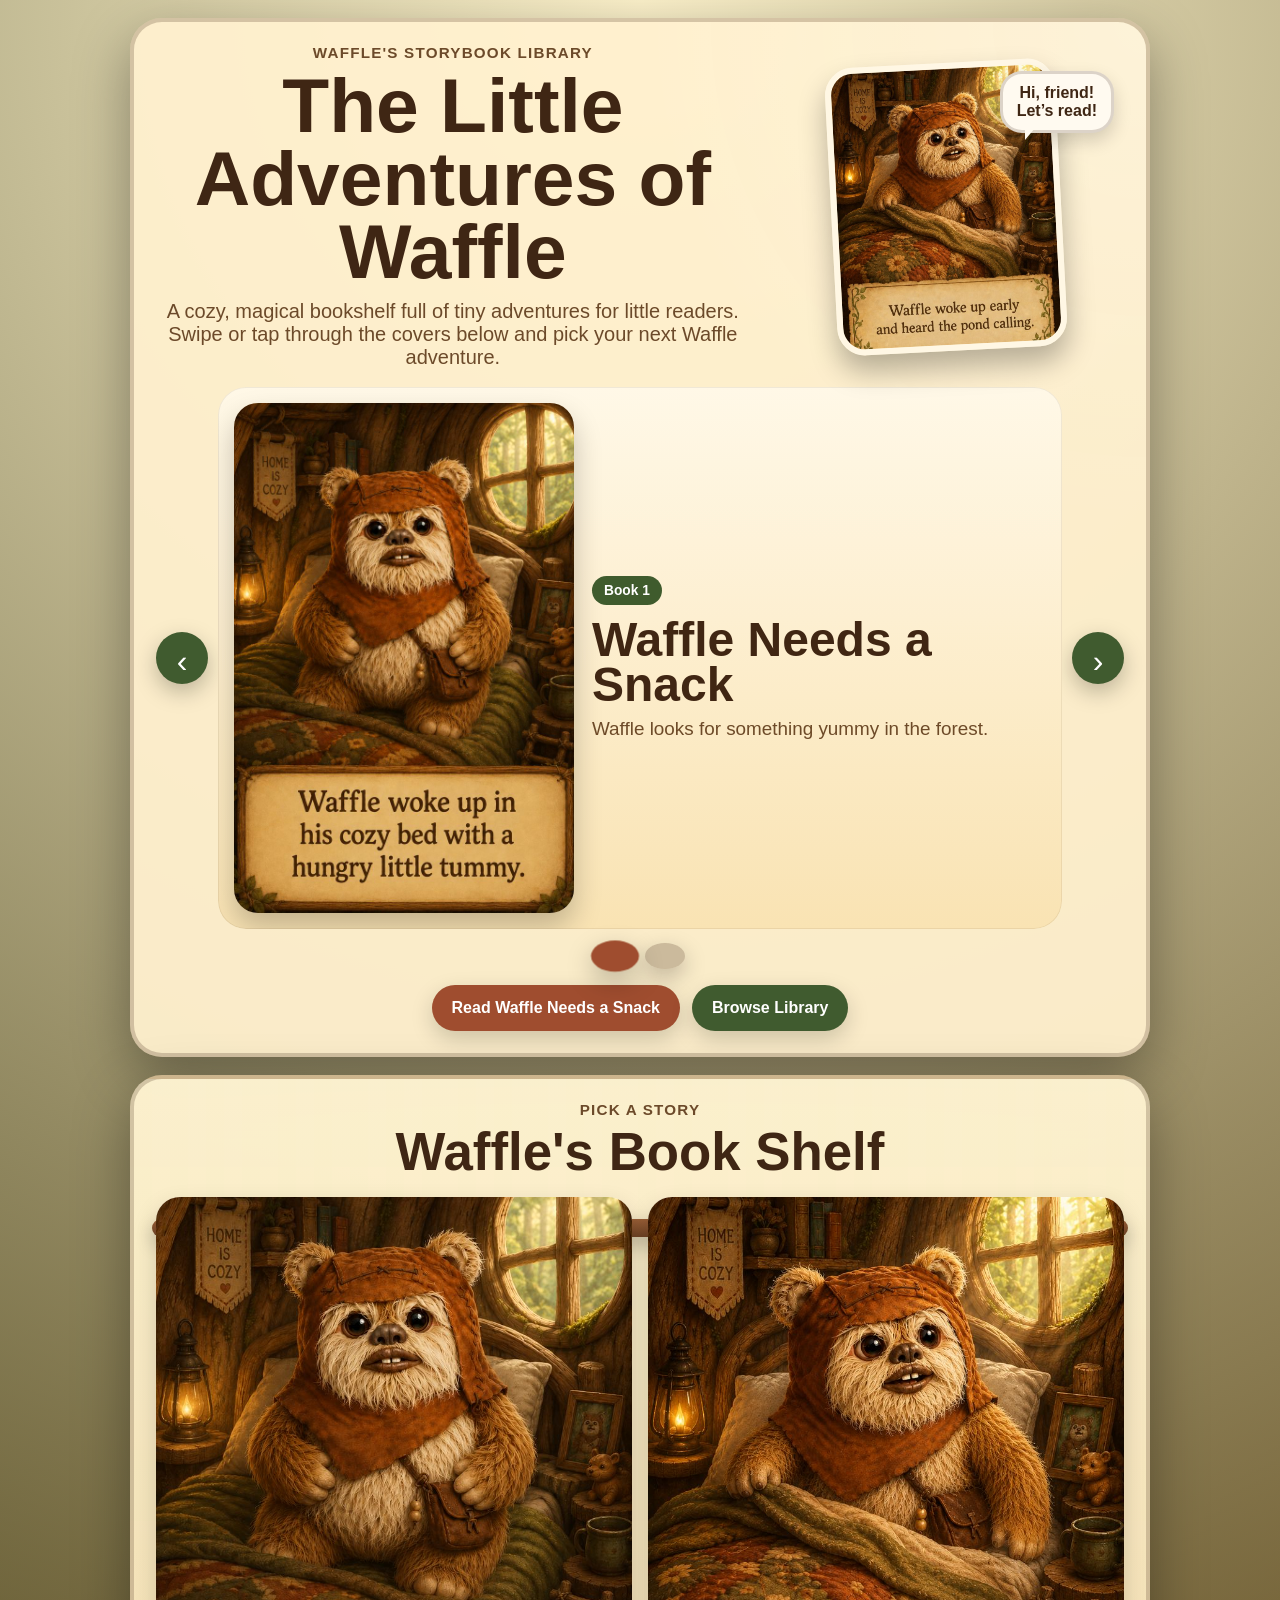
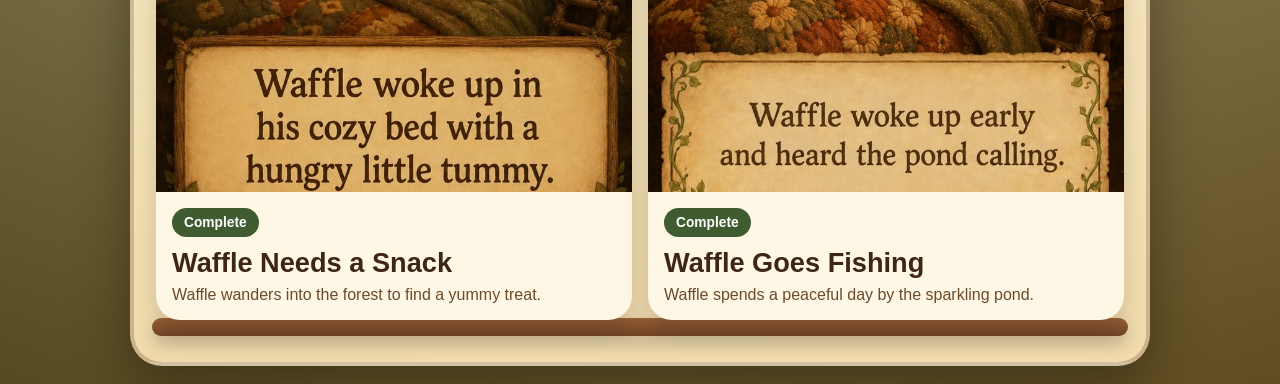
==== index.html @ ca5ec8ef "Add files via upload" ====
<!DOCTYPE html>
<html lang="en">
<head>
  <meta charset="UTF-8" />
  <meta name="viewport" content="width=device-width, initial-scale=1.0" />
  <title>The Little Adventures of Waffle</title>
  <link rel="stylesheet" href="style.css" />
</head>
<body>
  <div class="leaf-layer" aria-hidden="true">
    <span class="leaf leaf-1"></span>
    <span class="leaf leaf-2"></span>
    <span class="leaf leaf-3"></span>
    <span class="leaf leaf-4"></span>
    <span class="leaf leaf-5"></span>
    <span class="leaf leaf-6"></span>
    <span class="leaf leaf-7"></span>
    <span class="leaf leaf-8"></span>
    <span class="leaf leaf-9"></span>
    <span class="leaf leaf-10"></span>
    <span class="leaf leaf-11"></span>
    <span class="leaf leaf-12"></span>
  </div>

  <main class="library-page">
    <section class="hero-shell">
      <div class="hero-card">
        <div class="hero-top-row">
          <div class="hero-copy-wrap">
            <p class="eyebrow">Waffle's Storybook Library</p>
            <h1>The Little Adventures of Waffle</h1>
            <p class="hero-copy">A cozy, magical bookshelf full of tiny adventures for little readers. Swipe or tap through the covers below and pick your next Waffle adventure.</p>
          </div>

          <div class="mascot-card">
            <div class="mascot-glow"></div>
            <img src="books/book2/images/page-01.jpg" alt="Waffle mascot" class="mascot-img" />
            <div class="mascot-bubble">Hi, friend!<br />Let’s read!</div>
          </div>
        </div>

        <section class="carousel-wrap" aria-label="Book covers carousel">
          <button class="carousel-btn prev" id="prevCover" aria-label="Previous cover">‹</button>

          <div class="carousel-window">
            <div class="carousel-track" id="coverTrack">
              <a class="cover-slide" href="books/book1/index.html" data-title="Waffle Needs a Snack">
                <div class="cover-frame">
                  <img src="books/book1/images/page-01.jpg" alt="Cover art for Waffle Needs a Snack" />
                </div>
                <div class="cover-info">
                  <span class="cover-badge">Book 1</span>
                  <h2>Waffle Needs a Snack</h2>
                  <p>Waffle looks for something yummy in the forest.</p>
                </div>
              </a>

              <a class="cover-slide" href="books/book2/index.html" data-title="Waffle Goes Fishing">
                <div class="cover-frame">
                  <img src="books/book2/images/page-01.jpg" alt="Cover art for Waffle Goes Fishing" />
                </div>
                <div class="cover-info">
                  <span class="cover-badge">Book 2</span>
                  <h2>Waffle Goes Fishing</h2>
                  <p>Waffle visits the pond for a quiet fishing day.</p>
                </div>
              </a>
            </div>
          </div>

          <button class="carousel-btn next" id="nextCover" aria-label="Next cover">›</button>
        </section>

        <div class="carousel-dots" id="carouselDots" aria-label="Carousel navigation dots"></div>

        <div class="hero-actions">
          <a class="action-btn primary" id="readCurrent" href="books/book1/index.html">Read Featured Book</a>
          <a class="action-btn secondary" href="#bookShelf">Browse Library</a>
        </div>
      </div>
    </section>

    <section class="shelf-shell" id="bookShelf">
      <div class="shelf-card wooden-shelf-bg">
        <div class="shelf-heading">
          <p class="eyebrow">Pick a Story</p>
          <h2>Waffle's Book Shelf</h2>
        </div>

        <div class="book-grid fun-grid">
          <a class="book-card themed-card" href="books/book1/index.html">
            <img class="card-thumb" src="books/book1/images/page-01.jpg" alt="Waffle Needs a Snack thumbnail" />
            <div class="card-copy">
              <span class="book-status complete">Complete</span>
              <h3>Waffle Needs a Snack</h3>
              <p>Waffle wanders into the forest to find a yummy treat.</p>
            </div>
          </a>

          <a class="book-card themed-card" href="books/book2/index.html">
            <img class="card-thumb" src="books/book2/images/page-01.jpg" alt="Waffle Goes Fishing thumbnail" />
            <div class="card-copy">
              <span class="book-status complete">Complete</span>
              <h3>Waffle Goes Fishing</h3>
              <p>Waffle spends a peaceful day by the sparkling pond.</p>
            </div>
          </a>
        </div>
      </div>
    </section>
  </main>

  <script src="library.js"></script>
</body>
</html>
---- style.css ----
:root {
  --brown: #3f2614;
  --brown-soft: #6c4a2a;
  --cream: #fff1cf;
  --paper: #fff7e6;
  --green: #405b2f;
  --green-soft: #5c7f43;
  --red: #9f4d2f;
  --gold: #dfb669;
}
* { box-sizing: border-box; }
html, body {
  margin: 0;
  min-height: 100%;
  background:
    radial-gradient(circle at top, rgba(255,244,205,.98), rgba(83,72,30,.65)),
    linear-gradient(135deg, #2e401f, #7a5424);
  font-family: "Trebuchet MS", Arial, sans-serif;
  color: var(--brown);
  overflow-x: hidden;
}
a { color: inherit; text-decoration: none; }
img { display: block; max-width: 100%; }

/* Falling leaves */
.leaf-layer {
  position: fixed;
  inset: 0;
  pointer-events: none;
  overflow: hidden;
  z-index: 1;
}
.leaf {
  position: absolute;
  top: -10%;
  width: 24px;
  height: 16px;
  background: linear-gradient(135deg, #f7d38f, #c96c2f);
  border-radius: 70% 0 70% 0;
  box-shadow: inset -2px -2px 0 rgba(90,40,10,.18);
  opacity: .85;
  animation: leaf-fall linear infinite, leaf-spin ease-in-out infinite;
}
.leaf::after {
  content: '';
  position: absolute;
  left: 10px;
  top: 2px;
  width: 2px;
  height: 12px;
  background: rgba(90,40,10,.38);
  transform: rotate(28deg);
}
.leaf-1 { left: 4%; animation-duration: 12s, 3.5s; animation-delay: 0s, 0s; }
.leaf-2 { left: 11%; width: 18px; height: 12px; animation-duration: 15s, 4.3s; animation-delay: 2s, 1s; }
.leaf-3 { left: 19%; background: linear-gradient(135deg, #f1be67, #b75f25); animation-duration: 13s, 3.8s; animation-delay: 4s, .5s; }
.leaf-4 { left: 28%; width: 20px; height: 14px; animation-duration: 16s, 4.7s; animation-delay: 1s, .8s; }
.leaf-5 { left: 36%; background: linear-gradient(135deg, #dd9a4e, #9c4f24); animation-duration: 11s, 3.2s; animation-delay: 5s, .3s; }
.leaf-6 { left: 45%; width: 26px; height: 18px; animation-duration: 17s, 5s; animation-delay: 3s, 1s; }
.leaf-7 { left: 57%; animation-duration: 12.5s, 3.6s; animation-delay: 6s, .4s; }
.leaf-8 { left: 65%; width: 18px; height: 12px; animation-duration: 15.5s, 4s; animation-delay: 2.5s, .7s; }
.leaf-9 { left: 73%; background: linear-gradient(135deg, #f7d38f, #ad5927); animation-duration: 14s, 4.1s; animation-delay: .5s, .2s; }
.leaf-10 { left: 82%; width: 22px; height: 15px; animation-duration: 16.5s, 5.2s; animation-delay: 7s, 1.2s; }
.leaf-11 { left: 90%; animation-duration: 12s, 3.4s; animation-delay: 1.6s, .6s; }
.leaf-12 { left: 96%; width: 17px; height: 11px; animation-duration: 18s, 5.1s; animation-delay: 8s, .4s; }
@keyframes leaf-fall {
  0% { transform: translate3d(0, -10vh, 0) rotate(0deg); }
  25% { transform: translate3d(18px, 25vh, 0) rotate(80deg); }
  50% { transform: translate3d(-24px, 52vh, 0) rotate(160deg); }
  75% { transform: translate3d(20px, 76vh, 0) rotate(260deg); }
  100% { transform: translate3d(-14px, 115vh, 0) rotate(360deg); }
}
@keyframes leaf-spin {
  0%, 100% { margin-left: 0; }
  50% { margin-left: 22px; }
}

/* Homepage */
.library-page {
  position: relative;
  z-index: 2;
  min-height: 100vh;
  padding: 18px;
}
.hero-shell, .shelf-shell {
  display: flex;
  justify-content: center;
}
.hero-card, .shelf-card {
  width: min(96vw, 1020px);
  background: rgba(255, 241, 207, .94);
  border: 4px solid rgba(63,38,20,.22);
  box-shadow: 0 20px 55px rgba(0,0,0,.35);
  border-radius: 32px;
  padding: 22px;
}
.hero-card { margin-bottom: 18px; position: relative; overflow: hidden; }
.hero-card::before {
  content: '';
  position: absolute;
  inset: 0;
  background: radial-gradient(circle at top right, rgba(255,255,255,.24), transparent 35%);
  pointer-events: none;
}
.eyebrow {
  margin: 0 0 8px;
  text-align: center;
  color: var(--brown-soft);
  font-size: .95rem;
  font-weight: 800;
  letter-spacing: .08em;
  text-transform: uppercase;
}
.hero-card h1 {
  margin: 0;
  text-align: center;
  font-size: clamp(2.4rem, 9vw, 4.8rem);
  line-height: .95;
}
.hero-copy {
  max-width: 620px;
  margin: 12px auto 0;
  text-align: center;
  font-size: clamp(1rem, 3.8vw, 1.25rem);
  color: var(--brown-soft);
}
.hero-top-row {
  display: grid;
  grid-template-columns: 1.25fr .75fr;
  gap: 18px;
  align-items: center;
  margin-bottom: 18px;
}
.hero-copy-wrap { position: relative; z-index: 2; }
.mascot-card {
  position: relative;
  min-height: 260px;
  display: flex;
  align-items: flex-end;
  justify-content: center;
}
.mascot-glow {
  position: absolute;
  width: 230px;
  height: 230px;
  border-radius: 50%;
  background: radial-gradient(circle, rgba(255,232,177,.9), rgba(255,232,177,.1) 60%, transparent 75%);
  filter: blur(4px);
  bottom: 8px;
}
.mascot-img {
  position: relative;
  z-index: 2;
  width: min(100%, 230px);
  aspect-ratio: 4 / 5;
  object-fit: cover;
  border-radius: 28px;
  border: 6px solid rgba(255,248,232,.85);
  box-shadow: 0 16px 28px rgba(0,0,0,.28);
  transform: rotate(-3deg);
  animation: mascot-bob 3.4s ease-in-out infinite;
}
.mascot-bubble {
  position: absolute;
  top: 8px;
  right: 10px;
  z-index: 3;
  background: #fffaf0;
  border: 3px solid rgba(63,38,20,.18);
  color: var(--brown);
  border-radius: 22px;
  padding: 10px 14px;
  font-weight: 800;
  text-align: center;
  box-shadow: 0 8px 18px rgba(0,0,0,.16);
  animation: bubble-pop 2.8s ease-in-out infinite;
}
.mascot-bubble::after {
  content: '';
  position: absolute;
  bottom: -10px;
  left: 22px;
  border-width: 12px 10px 0 0;
  border-style: solid;
  border-color: #fffaf0 transparent transparent transparent;
}
@keyframes mascot-bob {
  0%, 100% { transform: rotate(-3deg) translateY(0); }
  50% { transform: rotate(-1deg) translateY(-8px); }
}
@keyframes bubble-pop {
  0%, 100% { transform: scale(1); }
  50% { transform: scale(1.05); }
}

.carousel-wrap {
  display: grid;
  grid-template-columns: 52px 1fr 52px;
  gap: 10px;
  align-items: center;
}
.carousel-window {
  overflow: hidden;
  border-radius: 28px;
}
.carousel-track {
  display: flex;
  transition: transform .65s cubic-bezier(.22,.61,.36,1);
}
.cover-slide {
  min-width: 100%;
  display: grid;
  grid-template-columns: minmax(0, 340px) minmax(0, 1fr);
  gap: 18px;
  align-items: center;
  background: linear-gradient(180deg, #fff8e8 0%, #f8e3b5 100%);
  border-radius: 28px;
  padding: 16px;
  box-shadow: inset 0 0 0 1px rgba(63,38,20,.08);
  opacity: .78;
  transform: scale(.96);
  transition: transform .65s ease, opacity .65s ease, filter .65s ease;
  filter: saturate(.92);
}
.cover-slide.active {
  opacity: 1;
  transform: scale(1);
  filter: saturate(1.05);
}
.cover-frame {
  border-radius: 24px;
  overflow: hidden;
  box-shadow: 0 14px 28px rgba(0,0,0,.22);
  background: #f0dec0;
}
.cover-frame img {
  width: 100%;
  aspect-ratio: 2 / 3;
  object-fit: cover;
  transition: transform 6s ease;
}
.cover-slide.active .cover-frame img {
  transform: scale(1.06);
}
.cover-info h2 {
  margin: 0 0 10px;
  font-size: clamp(1.8rem, 5vw, 3rem);
  line-height: .95;
}
.cover-info p {
  margin: 0;
  font-size: clamp(1rem, 3.4vw, 1.18rem);
  color: var(--brown-soft);
}
.cover-badge, .book-status {
  display: inline-block;
  border-radius: 999px;
  padding: 7px 12px;
  color: #fff;
  font-weight: 800;
  font-size: .86rem;
  margin-bottom: 12px;
}
.cover-badge, .book-status.complete { background: var(--green); }

.carousel-btn {
  border: 0;
  border-radius: 999px;
  width: 52px;
  height: 52px;
  font: inherit;
  font-size: 2rem;
  line-height: 1;
  color: #fff;
  background: var(--green);
  box-shadow: 0 8px 22px rgba(0,0,0,.25);
  cursor: pointer;
  transition: transform .2s ease, background .2s ease;
}
.carousel-btn:hover { transform: scale(1.06); background: var(--green-soft); }
.carousel-dots {
  display: flex;
  justify-content: center;
  gap: 10px;
  margin: 14px 0 16px;
}
.carousel-dot {
  width: 12px;
  height: 12px;
  border-radius: 50%;
  border: 0;
  background: rgba(63,38,20,.25);
  cursor: pointer;
  transition: transform .2s ease, background .2s ease;
}
.carousel-dot.active { background: var(--red); transform: scale(1.2); }
.hero-actions {
  display: flex;
  flex-wrap: wrap;
  justify-content: center;
  gap: 12px;
}
.action-btn {
  border-radius: 999px;
  padding: 14px 20px;
  font-weight: 800;
  box-shadow: 0 8px 22px rgba(0,0,0,.18);
  transition: transform .18s ease, filter .18s ease;
}
.action-btn:hover { transform: translateY(-1px); filter: brightness(1.05); }
.action-btn.primary { background: var(--red); color: #fff; }
.action-btn.secondary { background: var(--green); color: #fff; }

.wooden-shelf-bg {
  position: relative;
  overflow: hidden;
  background:
    linear-gradient(180deg, rgba(255,244,210,.96), rgba(250,228,181,.94)),
    repeating-linear-gradient(90deg, rgba(124,77,43,.22) 0 18px, rgba(160,102,60,.22) 18px 36px);
}
.wooden-shelf-bg::before,
.wooden-shelf-bg::after {
  content: '';
  position: absolute;
  left: 18px;
  right: 18px;
  height: 18px;
  border-radius: 14px;
  background: linear-gradient(180deg, #9b6037, #6f4325);
  box-shadow: 0 8px 18px rgba(0,0,0,.22);
}
.wooden-shelf-bg::before { top: 140px; }
.wooden-shelf-bg::after { bottom: 26px; }
.shelf-heading { position: relative; z-index: 2; }
.shelf-heading h2 {
  margin: 0 0 18px;
  text-align: center;
  font-size: clamp(2rem, 6vw, 3.3rem);
  line-height: 1;
}
.book-grid {
  position: relative;
  z-index: 2;
  display: grid;
  grid-template-columns: repeat(auto-fit, minmax(240px, 1fr));
  gap: 16px;
  padding-bottom: 20px;
}
.themed-card {
  display: flex;
  flex-direction: column;
  background: var(--paper);
  border-radius: 24px;
  overflow: hidden;
  box-shadow: 0 10px 24px rgba(0,0,0,.16);
  transition: transform .22s ease, box-shadow .22s ease;
}
.themed-card:hover {
  transform: translateY(-5px) rotate(-1deg);
  box-shadow: 0 16px 28px rgba(0,0,0,.2);
}
.card-thumb {
  width: 100%;
  aspect-ratio: 4 / 5;
  object-fit: cover;
}
.card-copy { padding: 16px; }
.card-copy h3 {
  margin: 0 0 10px;
  font-size: 1.7rem;
  line-height: 1;
}
.card-copy p { margin: 0; color: var(--brown-soft); }

/* Reader pages */
.app { width: 100%; min-height: 100vh; }
.screen { min-height: 100vh; padding: 14px; display: flex; flex-direction: column; }
button, .top-btn {
  border: 0; border-radius: 999px; padding: 13px 20px; font: inherit; font-weight: 800;
  background: var(--green); color: white; box-shadow: 0 8px 22px rgba(0,0,0,.25); cursor: pointer;
}
button:disabled { opacity: .45; }
.topbar { width: min(100%, 720px); margin: 0 auto 10px; display: flex; justify-content: flex-start; align-items: center; }
.topbar .top-btn { padding: 9px 14px; }
.book-frame { width: min(100%, 720px); margin: 0 auto; flex: 1; display: flex; align-items: center; justify-content: center; }
.book-frame img { width: auto; max-width: 100%; max-height: calc(100vh - 118px); display: block; border-radius: 18px; box-shadow: 0 16px 46px rgba(0,0,0,.45); background: var(--cream); }
.controls { width: min(100%, 720px); margin: 10px auto 0; display: flex; gap: 12px; }
.controls button { flex: 1; font-size: 1.1rem; padding: 14px 10px; }
#nextBtn { background: var(--red); }

@media (max-width: 860px) {
  .hero-top-row {
    grid-template-columns: 1fr;
  }
  .mascot-card {
    min-height: 220px;
  }
}

@media (max-width: 760px) {
  .library-page { padding: 12px; }
  .hero-card, .shelf-card { padding: 16px; }
  .carousel-wrap {
    grid-template-columns: 1fr;
    gap: 12px;
  }
  .carousel-btn {
    display: none;
  }
  .cover-slide {
    grid-template-columns: 1fr;
    padding: 14px;
  }
  .cover-frame {
    max-width: 360px;
    margin: 0 auto;
  }
  .cover-info { text-align: center; }
  .wooden-shelf-bg::before { top: 122px; }
  .wooden-shelf-bg::after { bottom: 20px; }
}

@media (orientation: landscape) and (max-height: 600px) {
  .screen { padding: 8px; }
  .book-frame img { max-height: calc(100vh - 92px); }
  .controls button { padding: 9px; }
}
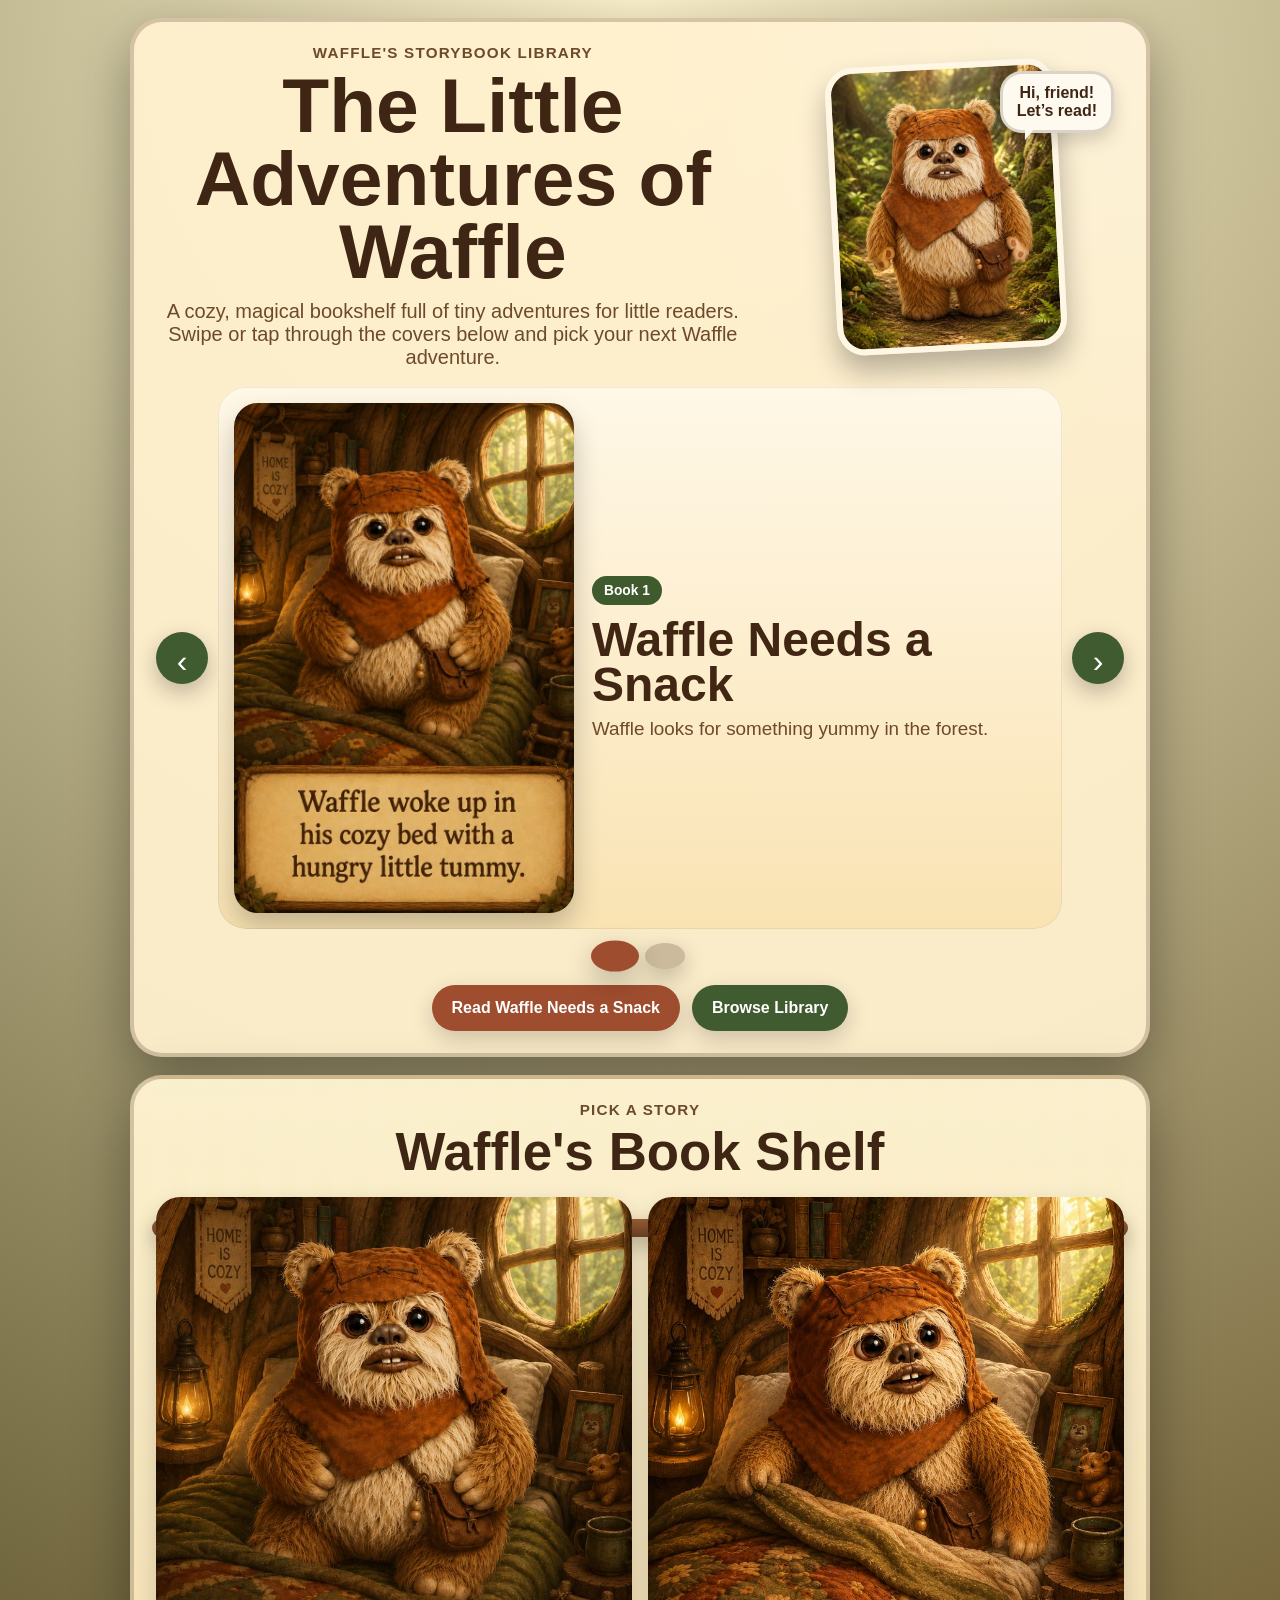
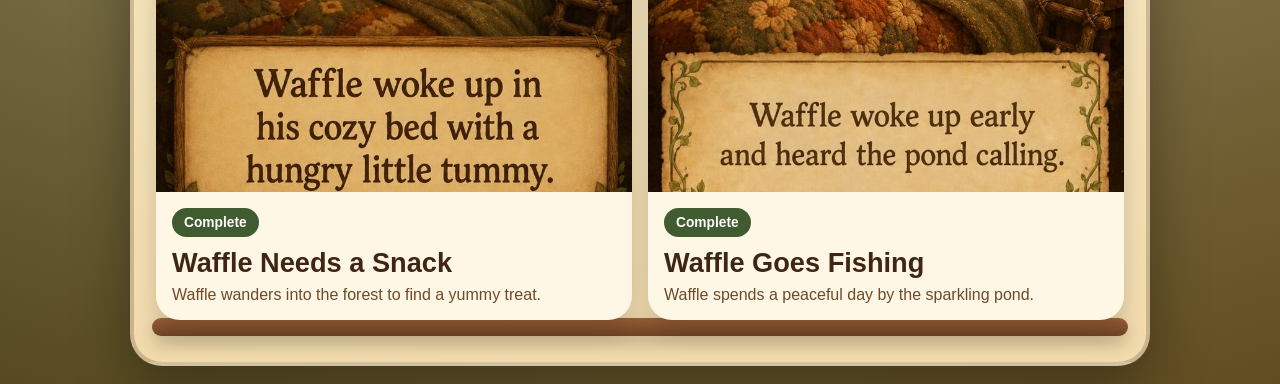
==== commit 2ba016ac: "Add files via upload" ====
--- a/index.html
+++ b/index.html
@@ -7,21 +7,6 @@
   <link rel="stylesheet" href="style.css" />
 </head>
 <body>
-  <div class="leaf-layer" aria-hidden="true">
-    <span class="leaf leaf-1"></span>
-    <span class="leaf leaf-2"></span>
-    <span class="leaf leaf-3"></span>
-    <span class="leaf leaf-4"></span>
-    <span class="leaf leaf-5"></span>
-    <span class="leaf leaf-6"></span>
-    <span class="leaf leaf-7"></span>
-    <span class="leaf leaf-8"></span>
-    <span class="leaf leaf-9"></span>
-    <span class="leaf leaf-10"></span>
-    <span class="leaf leaf-11"></span>
-    <span class="leaf leaf-12"></span>
-  </div>
-
   <main class="library-page">
     <section class="hero-shell">
       <div class="hero-card">
@@ -34,7 +19,7 @@
 
           <div class="mascot-card">
             <div class="mascot-glow"></div>
-            <img src="books/book2/images/page-01.jpg" alt="Waffle mascot" class="mascot-img" />
+            <img src="assets/waffle-mascot.jpg" alt="Waffle mascot" class="mascot-img" />
             <div class="mascot-bubble">Hi, friend!<br />Let’s read!</div>
           </div>
         </div>
--- a/style.css
+++ b/style.css
@@ -22,59 +22,6 @@
 }
 a { color: inherit; text-decoration: none; }
 img { display: block; max-width: 100%; }
-
-/* Falling leaves */
-.leaf-layer {
-  position: fixed;
-  inset: 0;
-  pointer-events: none;
-  overflow: hidden;
-  z-index: 1;
-}
-.leaf {
-  position: absolute;
-  top: -10%;
-  width: 24px;
-  height: 16px;
-  background: linear-gradient(135deg, #f7d38f, #c96c2f);
-  border-radius: 70% 0 70% 0;
-  box-shadow: inset -2px -2px 0 rgba(90,40,10,.18);
-  opacity: .85;
-  animation: leaf-fall linear infinite, leaf-spin ease-in-out infinite;
-}
-.leaf::after {
-  content: '';
-  position: absolute;
-  left: 10px;
-  top: 2px;
-  width: 2px;
-  height: 12px;
-  background: rgba(90,40,10,.38);
-  transform: rotate(28deg);
-}
-.leaf-1 { left: 4%; animation-duration: 12s, 3.5s; animation-delay: 0s, 0s; }
-.leaf-2 { left: 11%; width: 18px; height: 12px; animation-duration: 15s, 4.3s; animation-delay: 2s, 1s; }
-.leaf-3 { left: 19%; background: linear-gradient(135deg, #f1be67, #b75f25); animation-duration: 13s, 3.8s; animation-delay: 4s, .5s; }
-.leaf-4 { left: 28%; width: 20px; height: 14px; animation-duration: 16s, 4.7s; animation-delay: 1s, .8s; }
-.leaf-5 { left: 36%; background: linear-gradient(135deg, #dd9a4e, #9c4f24); animation-duration: 11s, 3.2s; animation-delay: 5s, .3s; }
-.leaf-6 { left: 45%; width: 26px; height: 18px; animation-duration: 17s, 5s; animation-delay: 3s, 1s; }
-.leaf-7 { left: 57%; animation-duration: 12.5s, 3.6s; animation-delay: 6s, .4s; }
-.leaf-8 { left: 65%; width: 18px; height: 12px; animation-duration: 15.5s, 4s; animation-delay: 2.5s, .7s; }
-.leaf-9 { left: 73%; background: linear-gradient(135deg, #f7d38f, #ad5927); animation-duration: 14s, 4.1s; animation-delay: .5s, .2s; }
-.leaf-10 { left: 82%; width: 22px; height: 15px; animation-duration: 16.5s, 5.2s; animation-delay: 7s, 1.2s; }
-.leaf-11 { left: 90%; animation-duration: 12s, 3.4s; animation-delay: 1.6s, .6s; }
-.leaf-12 { left: 96%; width: 17px; height: 11px; animation-duration: 18s, 5.1s; animation-delay: 8s, .4s; }
-@keyframes leaf-fall {
-  0% { transform: translate3d(0, -10vh, 0) rotate(0deg); }
-  25% { transform: translate3d(18px, 25vh, 0) rotate(80deg); }
-  50% { transform: translate3d(-24px, 52vh, 0) rotate(160deg); }
-  75% { transform: translate3d(20px, 76vh, 0) rotate(260deg); }
-  100% { transform: translate3d(-14px, 115vh, 0) rotate(360deg); }
-}
-@keyframes leaf-spin {
-  0%, 100% { margin-left: 0; }
-  50% { margin-left: 22px; }
-}
 
 /* Homepage */
 .library-page {
@@ -390,32 +337,17 @@
 #nextBtn { background: var(--red); }
 
 @media (max-width: 860px) {
-  .hero-top-row {
-    grid-template-columns: 1fr;
-  }
-  .mascot-card {
-    min-height: 220px;
-  }
+  .hero-top-row { grid-template-columns: 1fr; }
+  .mascot-card { min-height: 220px; }
 }
 
 @media (max-width: 760px) {
   .library-page { padding: 12px; }
   .hero-card, .shelf-card { padding: 16px; }
-  .carousel-wrap {
-    grid-template-columns: 1fr;
-    gap: 12px;
-  }
-  .carousel-btn {
-    display: none;
-  }
-  .cover-slide {
-    grid-template-columns: 1fr;
-    padding: 14px;
-  }
-  .cover-frame {
-    max-width: 360px;
-    margin: 0 auto;
-  }
+  .carousel-wrap { grid-template-columns: 1fr; gap: 12px; }
+  .carousel-btn { display: none; }
+  .cover-slide { grid-template-columns: 1fr; padding: 14px; }
+  .cover-frame { max-width: 360px; margin: 0 auto; }
   .cover-info { text-align: center; }
   .wooden-shelf-bg::before { top: 122px; }
   .wooden-shelf-bg::after { bottom: 20px; }
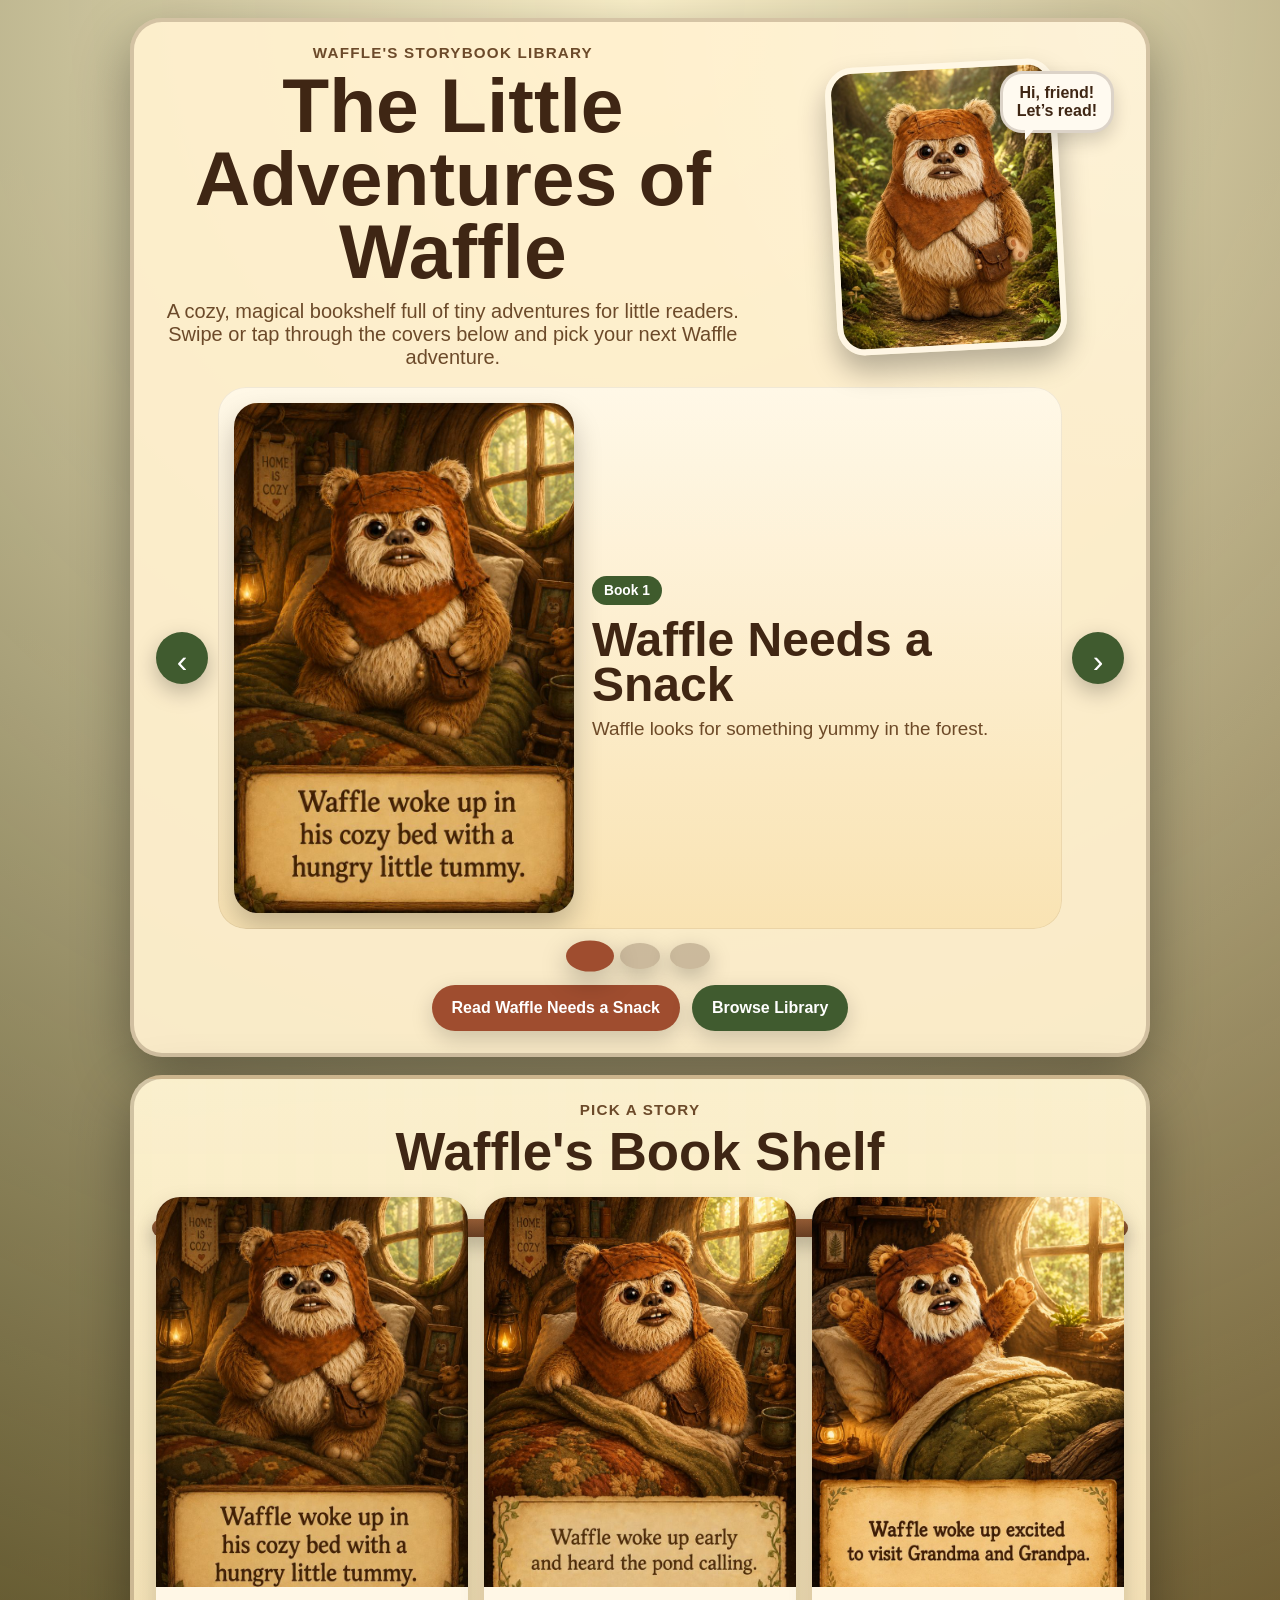
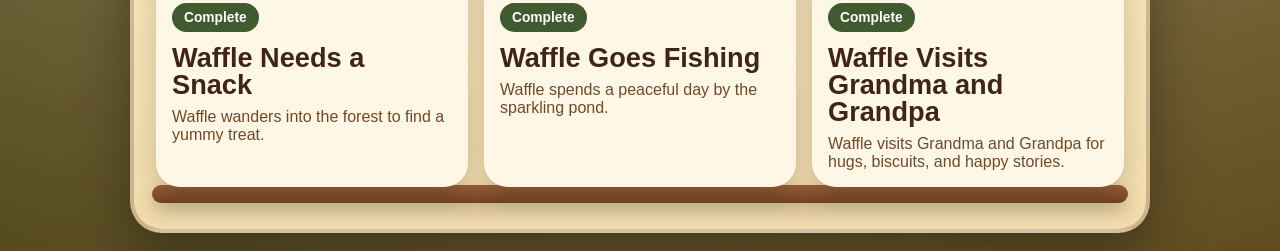
==== commit 67b0c107: "Add files via upload" ====
--- a/index.html
+++ b/index.html
@@ -26,13 +26,10 @@
 
         <section class="carousel-wrap" aria-label="Book covers carousel">
           <button class="carousel-btn prev" id="prevCover" aria-label="Previous cover">‹</button>
-
           <div class="carousel-window">
             <div class="carousel-track" id="coverTrack">
               <a class="cover-slide" href="books/book1/index.html" data-title="Waffle Needs a Snack">
-                <div class="cover-frame">
-                  <img src="books/book1/images/page-01.jpg" alt="Cover art for Waffle Needs a Snack" />
-                </div>
+                <div class="cover-frame"><img src="books/book1/images/page-01.jpg" alt="Cover art for Waffle Needs a Snack" /></div>
                 <div class="cover-info">
                   <span class="cover-badge">Book 1</span>
                   <h2>Waffle Needs a Snack</h2>
@@ -41,18 +38,24 @@
               </a>
 
               <a class="cover-slide" href="books/book2/index.html" data-title="Waffle Goes Fishing">
-                <div class="cover-frame">
-                  <img src="books/book2/images/page-01.jpg" alt="Cover art for Waffle Goes Fishing" />
-                </div>
+                <div class="cover-frame"><img src="books/book2/images/page-01.jpg" alt="Cover art for Waffle Goes Fishing" /></div>
                 <div class="cover-info">
                   <span class="cover-badge">Book 2</span>
                   <h2>Waffle Goes Fishing</h2>
                   <p>Waffle visits the pond for a quiet fishing day.</p>
                 </div>
               </a>
+
+              <a class="cover-slide" href="books/book3/index.html" data-title="Waffle Visits Grandma and Grandpa">
+                <div class="cover-frame"><img src="books/book3/images/page-01.jpg" alt="Cover art for Waffle Visits Grandma and Grandpa" /></div>
+                <div class="cover-info">
+                  <span class="cover-badge">Book 3</span>
+                  <h2>Waffle Visits Grandma and Grandpa</h2>
+                  <p>Waffle takes a warm and happy trip to see Grandma and Grandpa.</p>
+                </div>
+              </a>
             </div>
           </div>
-
           <button class="carousel-btn next" id="nextCover" aria-label="Next cover">›</button>
         </section>
 
@@ -90,6 +93,15 @@
               <p>Waffle spends a peaceful day by the sparkling pond.</p>
             </div>
           </a>
+
+          <a class="book-card themed-card" href="books/book3/index.html">
+            <img class="card-thumb" src="books/book3/images/page-01.jpg" alt="Waffle Visits Grandma and Grandpa thumbnail" />
+            <div class="card-copy">
+              <span class="book-status complete">Complete</span>
+              <h3>Waffle Visits Grandma and Grandpa</h3>
+              <p>Waffle visits Grandma and Grandpa for hugs, biscuits, and happy stories.</p>
+            </div>
+          </a>
         </div>
       </div>
     </section>
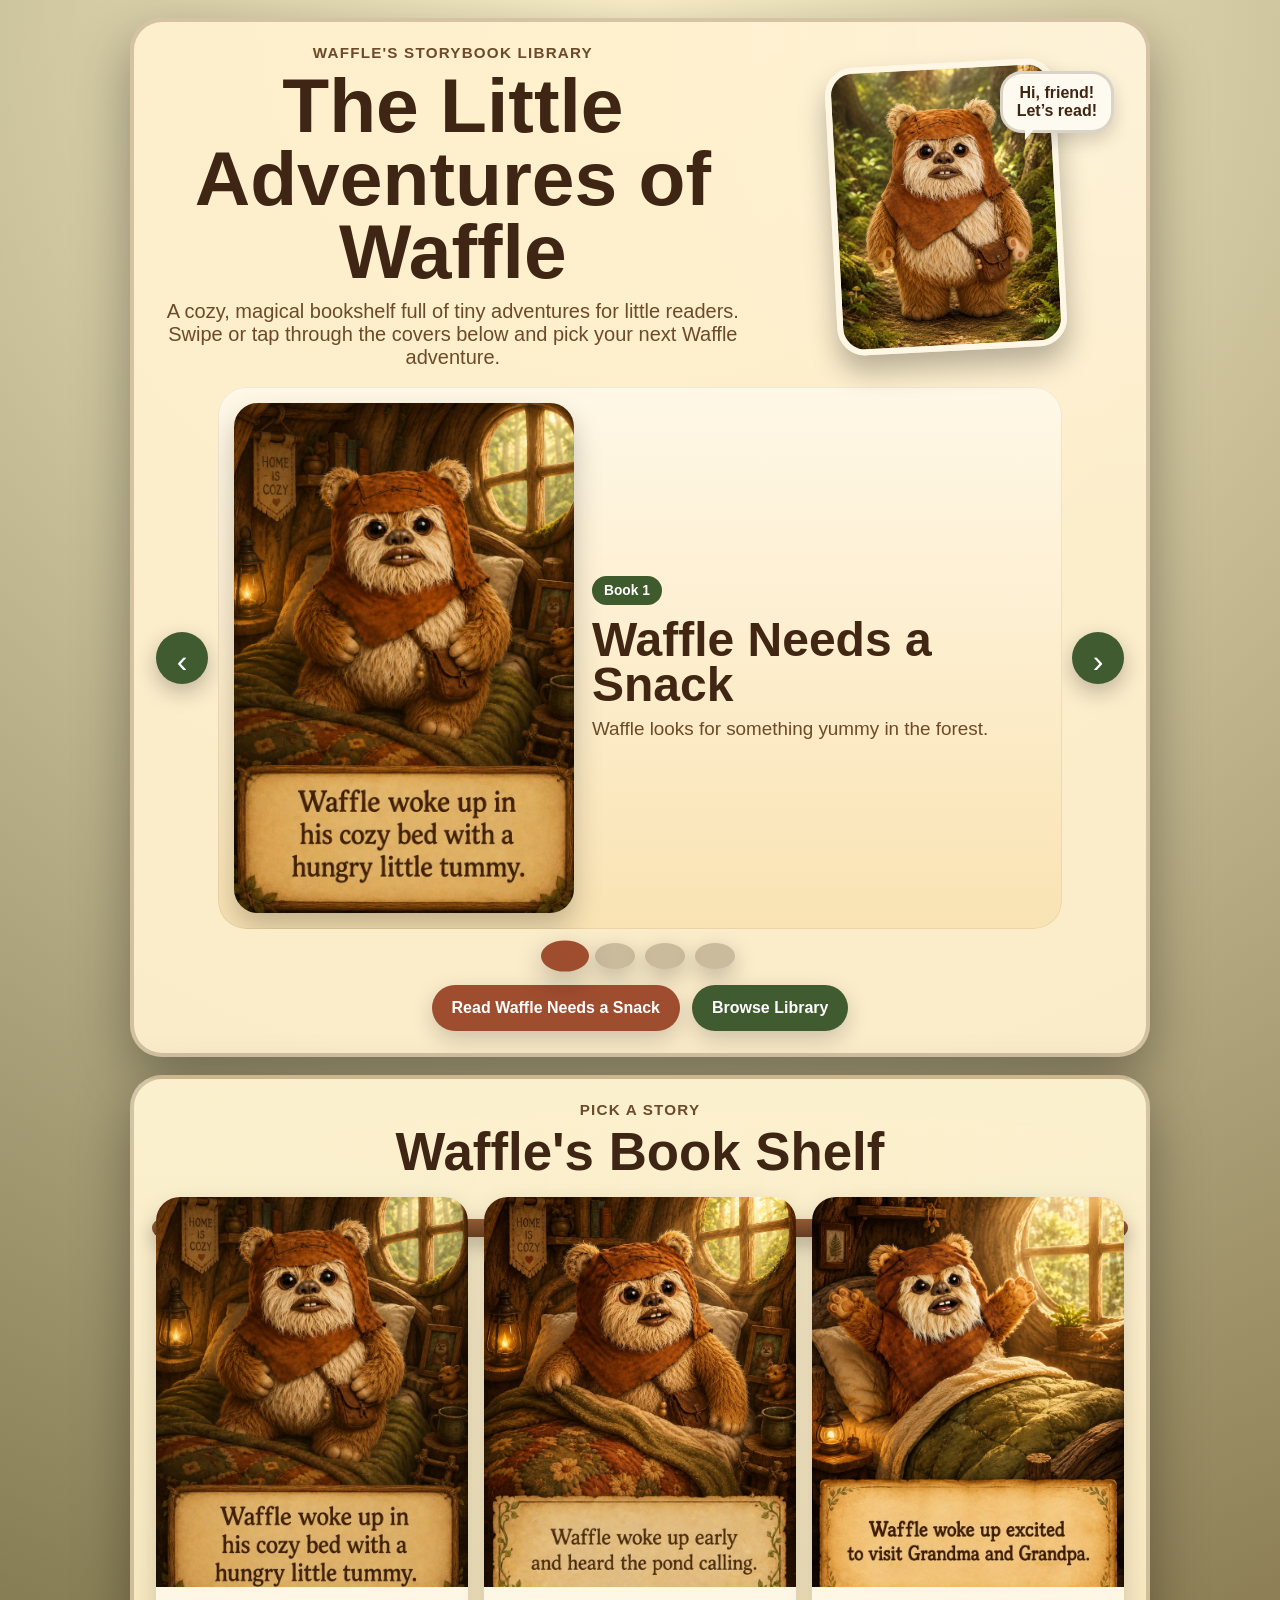
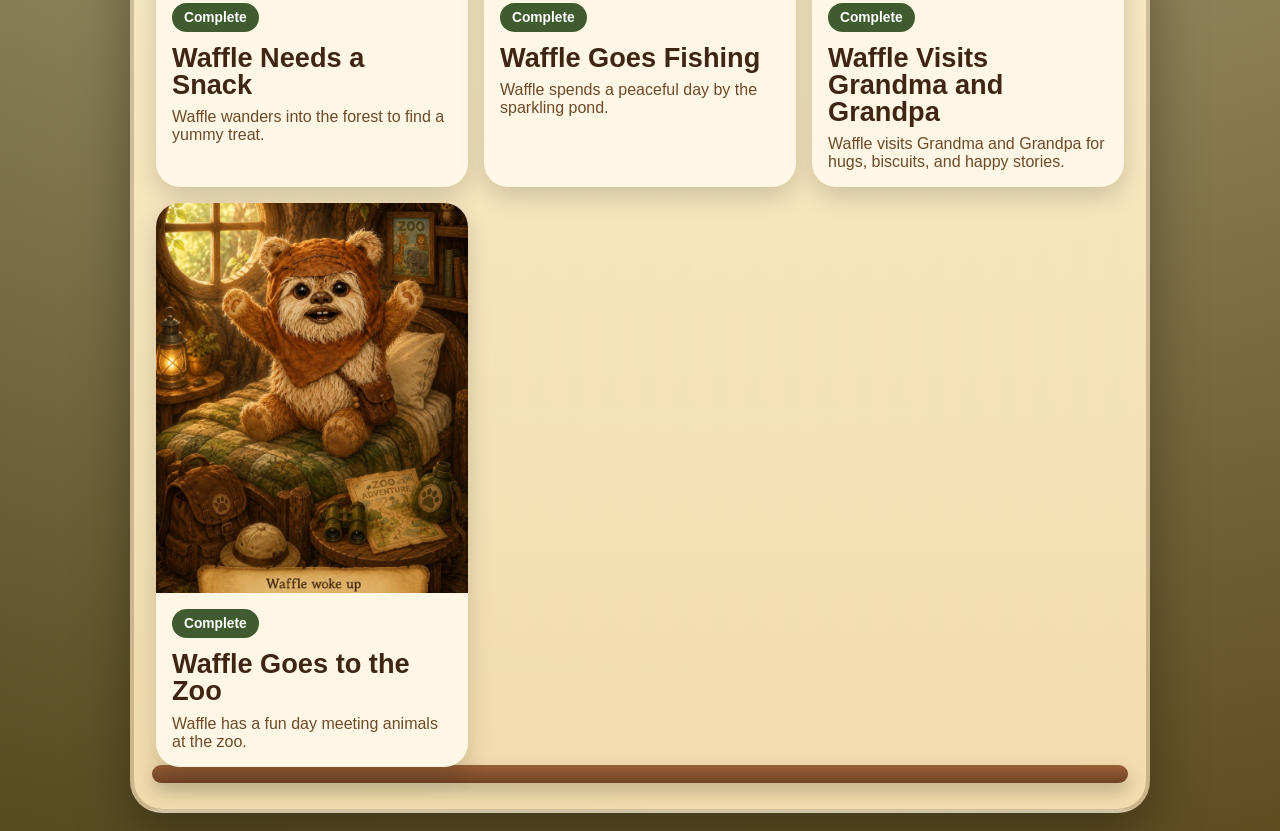
==== commit 404ce1d8: "Add files via upload" ====
--- a/index.html
+++ b/index.html
@@ -30,29 +30,19 @@
             <div class="carousel-track" id="coverTrack">
               <a class="cover-slide" href="books/book1/index.html" data-title="Waffle Needs a Snack">
                 <div class="cover-frame"><img src="books/book1/images/page-01.jpg" alt="Cover art for Waffle Needs a Snack" /></div>
-                <div class="cover-info">
-                  <span class="cover-badge">Book 1</span>
-                  <h2>Waffle Needs a Snack</h2>
-                  <p>Waffle looks for something yummy in the forest.</p>
-                </div>
+                <div class="cover-info"><span class="cover-badge">Book 1</span><h2>Waffle Needs a Snack</h2><p>Waffle looks for something yummy in the forest.</p></div>
               </a>
-
               <a class="cover-slide" href="books/book2/index.html" data-title="Waffle Goes Fishing">
                 <div class="cover-frame"><img src="books/book2/images/page-01.jpg" alt="Cover art for Waffle Goes Fishing" /></div>
-                <div class="cover-info">
-                  <span class="cover-badge">Book 2</span>
-                  <h2>Waffle Goes Fishing</h2>
-                  <p>Waffle visits the pond for a quiet fishing day.</p>
-                </div>
+                <div class="cover-info"><span class="cover-badge">Book 2</span><h2>Waffle Goes Fishing</h2><p>Waffle visits the pond for a quiet fishing day.</p></div>
               </a>
-
               <a class="cover-slide" href="books/book3/index.html" data-title="Waffle Visits Grandma and Grandpa">
                 <div class="cover-frame"><img src="books/book3/images/page-01.jpg" alt="Cover art for Waffle Visits Grandma and Grandpa" /></div>
-                <div class="cover-info">
-                  <span class="cover-badge">Book 3</span>
-                  <h2>Waffle Visits Grandma and Grandpa</h2>
-                  <p>Waffle takes a warm and happy trip to see Grandma and Grandpa.</p>
-                </div>
+                <div class="cover-info"><span class="cover-badge">Book 3</span><h2>Waffle Visits Grandma and Grandpa</h2><p>Waffle takes a warm and happy trip to see Grandma and Grandpa.</p></div>
+              </a>
+              <a class="cover-slide" href="books/book4/index.html" data-title="Waffle Goes to the Zoo">
+                <div class="cover-frame"><img src="books/book4/images/page-01.jpg" alt="Cover art for Waffle Goes to the Zoo" /></div>
+                <div class="cover-info"><span class="cover-badge">Book 4</span><h2>Waffle Goes to the Zoo</h2><p>Waffle meets giraffes, monkeys, penguins, and an elephant at the zoo.</p></div>
               </a>
             </div>
           </div>
@@ -78,29 +68,19 @@
         <div class="book-grid fun-grid">
           <a class="book-card themed-card" href="books/book1/index.html">
             <img class="card-thumb" src="books/book1/images/page-01.jpg" alt="Waffle Needs a Snack thumbnail" />
-            <div class="card-copy">
-              <span class="book-status complete">Complete</span>
-              <h3>Waffle Needs a Snack</h3>
-              <p>Waffle wanders into the forest to find a yummy treat.</p>
-            </div>
+            <div class="card-copy"><span class="book-status complete">Complete</span><h3>Waffle Needs a Snack</h3><p>Waffle wanders into the forest to find a yummy treat.</p></div>
           </a>
-
           <a class="book-card themed-card" href="books/book2/index.html">
             <img class="card-thumb" src="books/book2/images/page-01.jpg" alt="Waffle Goes Fishing thumbnail" />
-            <div class="card-copy">
-              <span class="book-status complete">Complete</span>
-              <h3>Waffle Goes Fishing</h3>
-              <p>Waffle spends a peaceful day by the sparkling pond.</p>
-            </div>
+            <div class="card-copy"><span class="book-status complete">Complete</span><h3>Waffle Goes Fishing</h3><p>Waffle spends a peaceful day by the sparkling pond.</p></div>
           </a>
-
           <a class="book-card themed-card" href="books/book3/index.html">
             <img class="card-thumb" src="books/book3/images/page-01.jpg" alt="Waffle Visits Grandma and Grandpa thumbnail" />
-            <div class="card-copy">
-              <span class="book-status complete">Complete</span>
-              <h3>Waffle Visits Grandma and Grandpa</h3>
-              <p>Waffle visits Grandma and Grandpa for hugs, biscuits, and happy stories.</p>
-            </div>
+            <div class="card-copy"><span class="book-status complete">Complete</span><h3>Waffle Visits Grandma and Grandpa</h3><p>Waffle visits Grandma and Grandpa for hugs, biscuits, and happy stories.</p></div>
+          </a>
+          <a class="book-card themed-card" href="books/book4/index.html">
+            <img class="card-thumb" src="books/book4/images/page-01.jpg" alt="Waffle Goes to the Zoo thumbnail" />
+            <div class="card-copy"><span class="book-status complete">Complete</span><h3>Waffle Goes to the Zoo</h3><p>Waffle has a fun day meeting animals at the zoo.</p></div>
           </a>
         </div>
       </div>
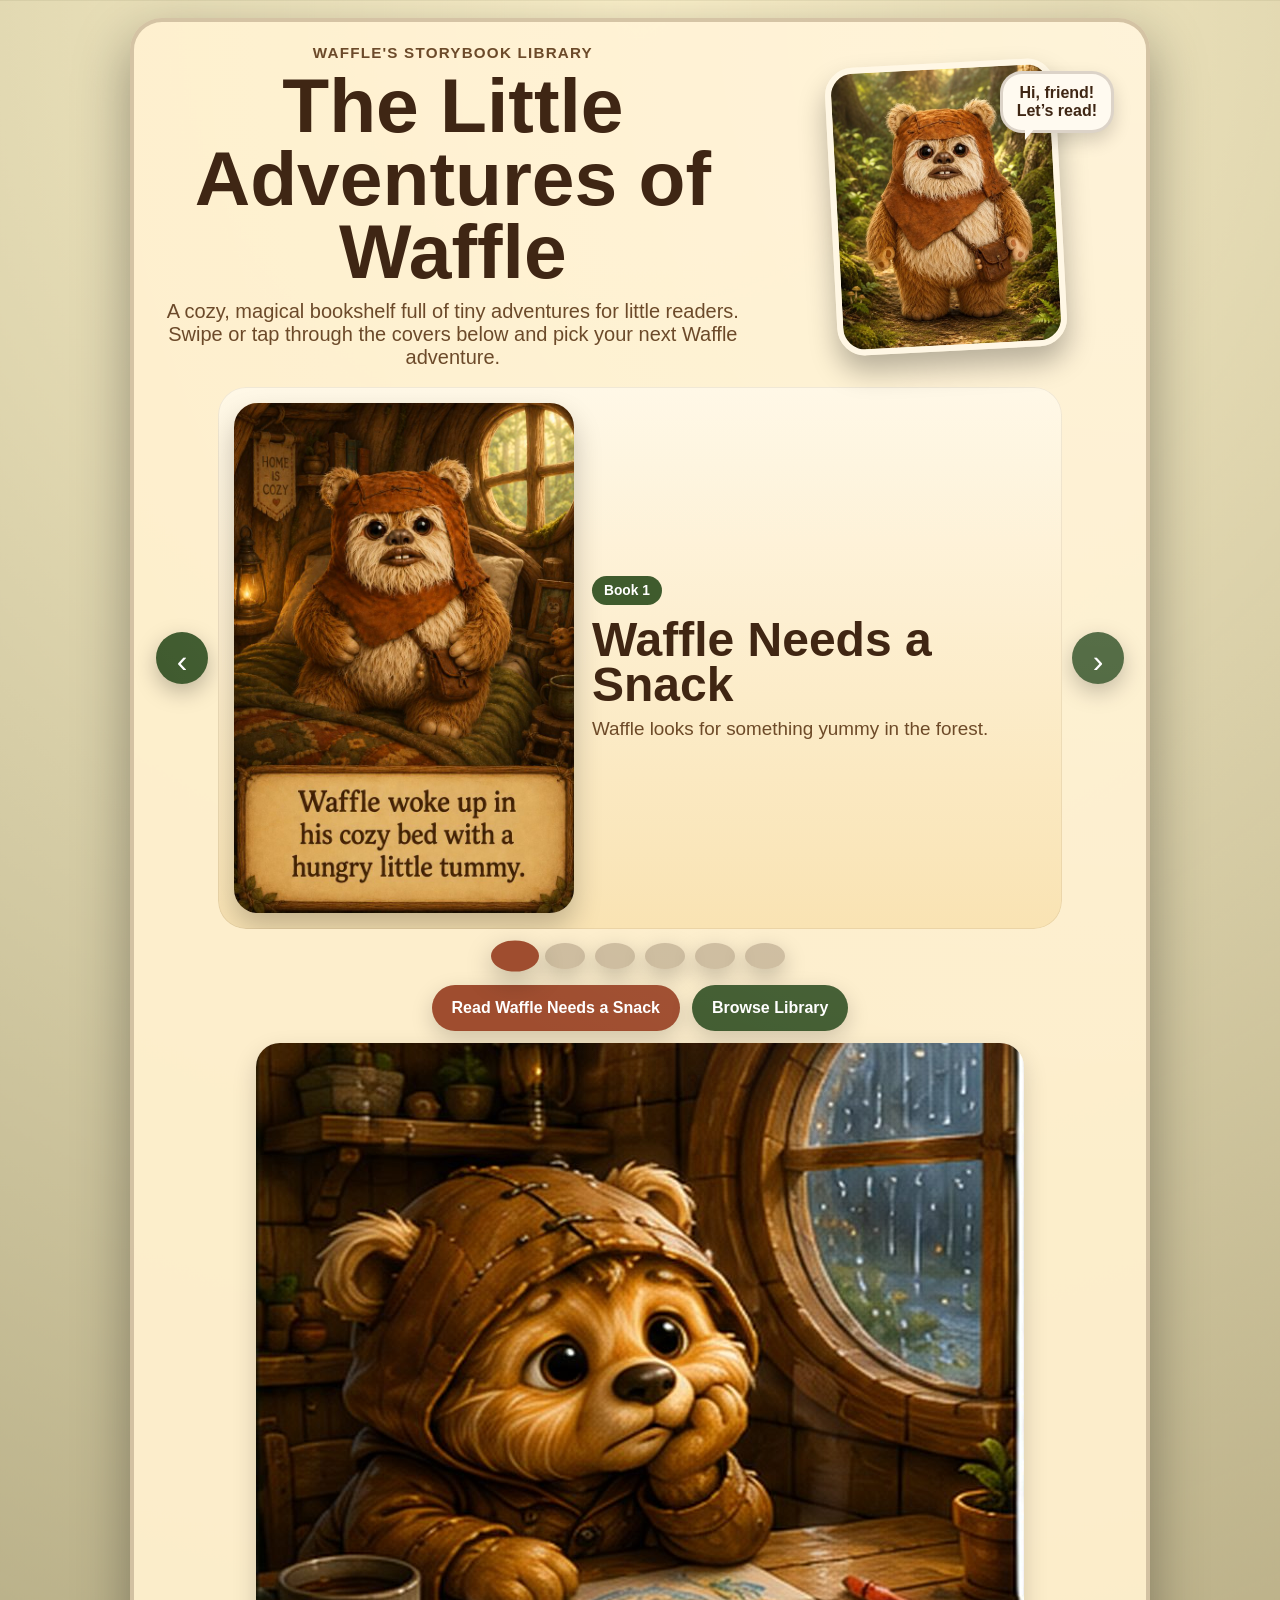
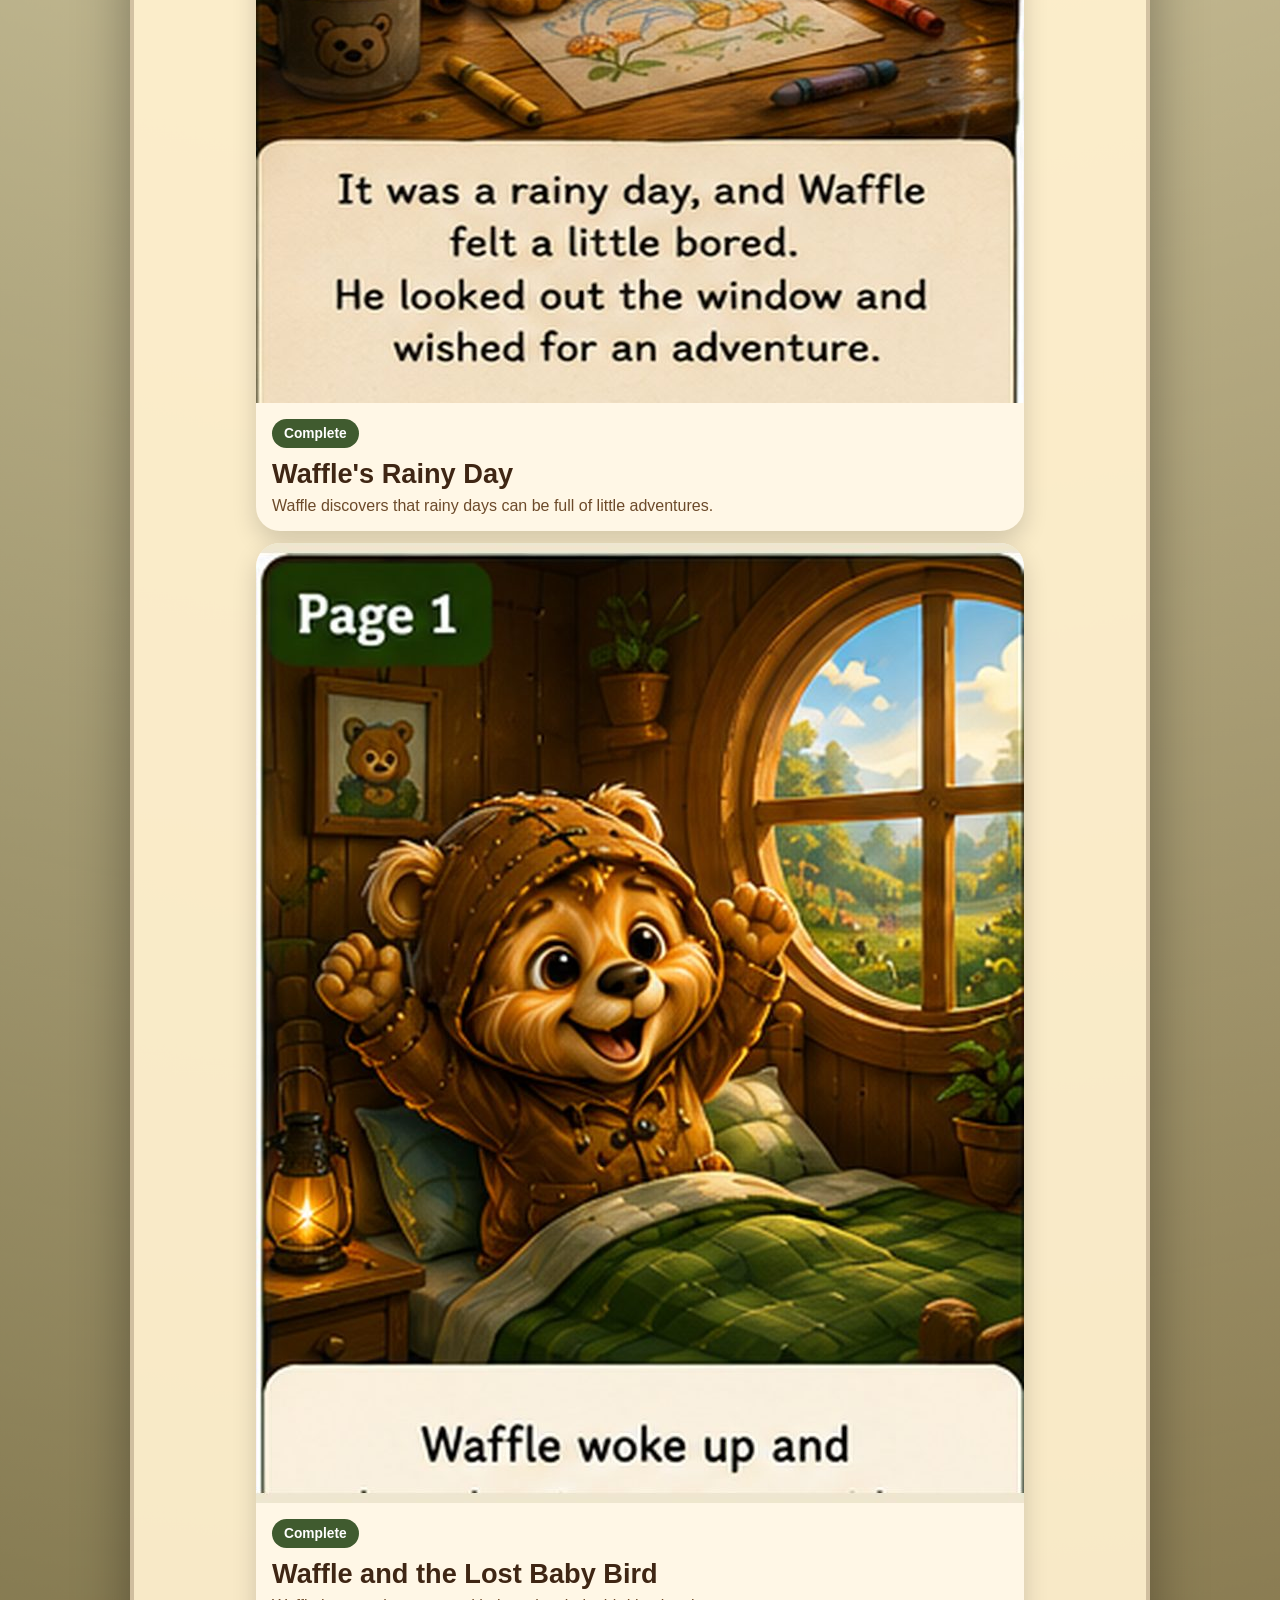
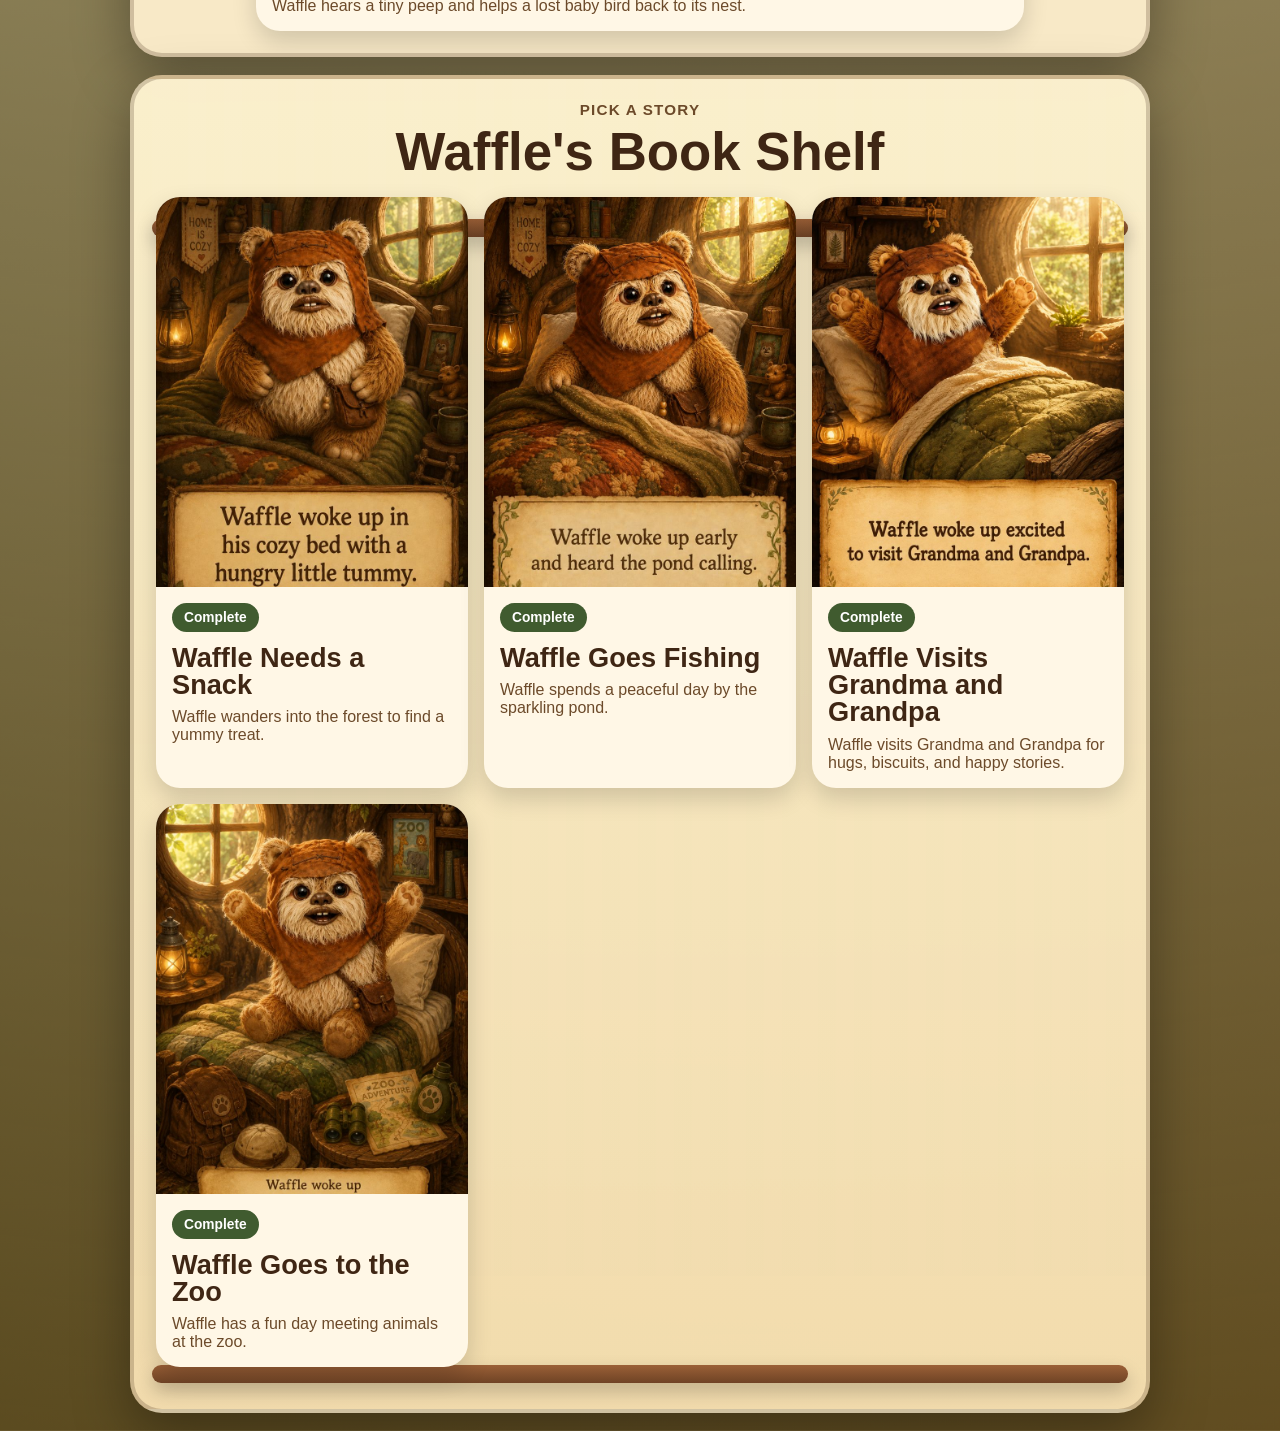
==== commit 5fe6f6b8: "Add files via upload" ====
--- a/index.html
+++ b/index.html
@@ -44,6 +44,16 @@
                 <div class="cover-frame"><img src="books/book4/images/page-01.jpg" alt="Cover art for Waffle Goes to the Zoo" /></div>
                 <div class="cover-info"><span class="cover-badge">Book 4</span><h2>Waffle Goes to the Zoo</h2><p>Waffle meets giraffes, monkeys, penguins, and an elephant at the zoo.</p></div>
               </a>
+
+              <a class="cover-slide" href="books/book5/index.html" data-title="Waffle's Rainy Day">
+                <div class="cover-frame"><img src="books/book5/images/page-01.jpg" alt="Cover art for Waffle's Rainy Day" /></div>
+                <div class="cover-info"><span class="cover-badge">Book 5</span><h2>Waffle's Rainy Day</h2><p>Waffle splashes, listens to rain, and finds a bright rainbow.</p></div>
+              </a>
+
+              <a class="cover-slide" href="books/book6/index.html" data-title="Waffle and the Lost Baby Bird">
+                <div class="cover-frame"><img src="books/book6/images/page-01.jpg" alt="Cover art for Waffle and the Lost Baby Bird" /></div>
+                <div class="cover-info"><span class="cover-badge">Book 6</span><h2>Waffle and the Lost Baby Bird</h2><p>Waffle helps a tiny baby bird find its way back home.</p></div>
+              </a>
             </div>
           </div>
           <button class="carousel-btn next" id="nextCover" aria-label="Next cover">›</button>
@@ -54,6 +64,16 @@
         <div class="hero-actions">
           <a class="action-btn primary" id="readCurrent" href="books/book1/index.html">Read Featured Book</a>
           <a class="action-btn secondary" href="#bookShelf">Browse Library</a>
+
+          <a class="book-card themed-card" href="books/book5/index.html">
+            <img class="card-thumb" src="books/book5/images/page-01.jpg" alt="Waffle's Rainy Day thumbnail" />
+            <div class="card-copy"><span class="book-status complete">Complete</span><h3>Waffle's Rainy Day</h3><p>Waffle discovers that rainy days can be full of little adventures.</p></div>
+          </a>
+
+          <a class="book-card themed-card" href="books/book6/index.html">
+            <img class="card-thumb" src="books/book6/images/page-01.jpg" alt="Waffle and the Lost Baby Bird thumbnail" />
+            <div class="card-copy"><span class="book-status complete">Complete</span><h3>Waffle and the Lost Baby Bird</h3><p>Waffle hears a tiny peep and helps a lost baby bird back to its nest.</p></div>
+          </a>
         </div>
       </div>
     </section>
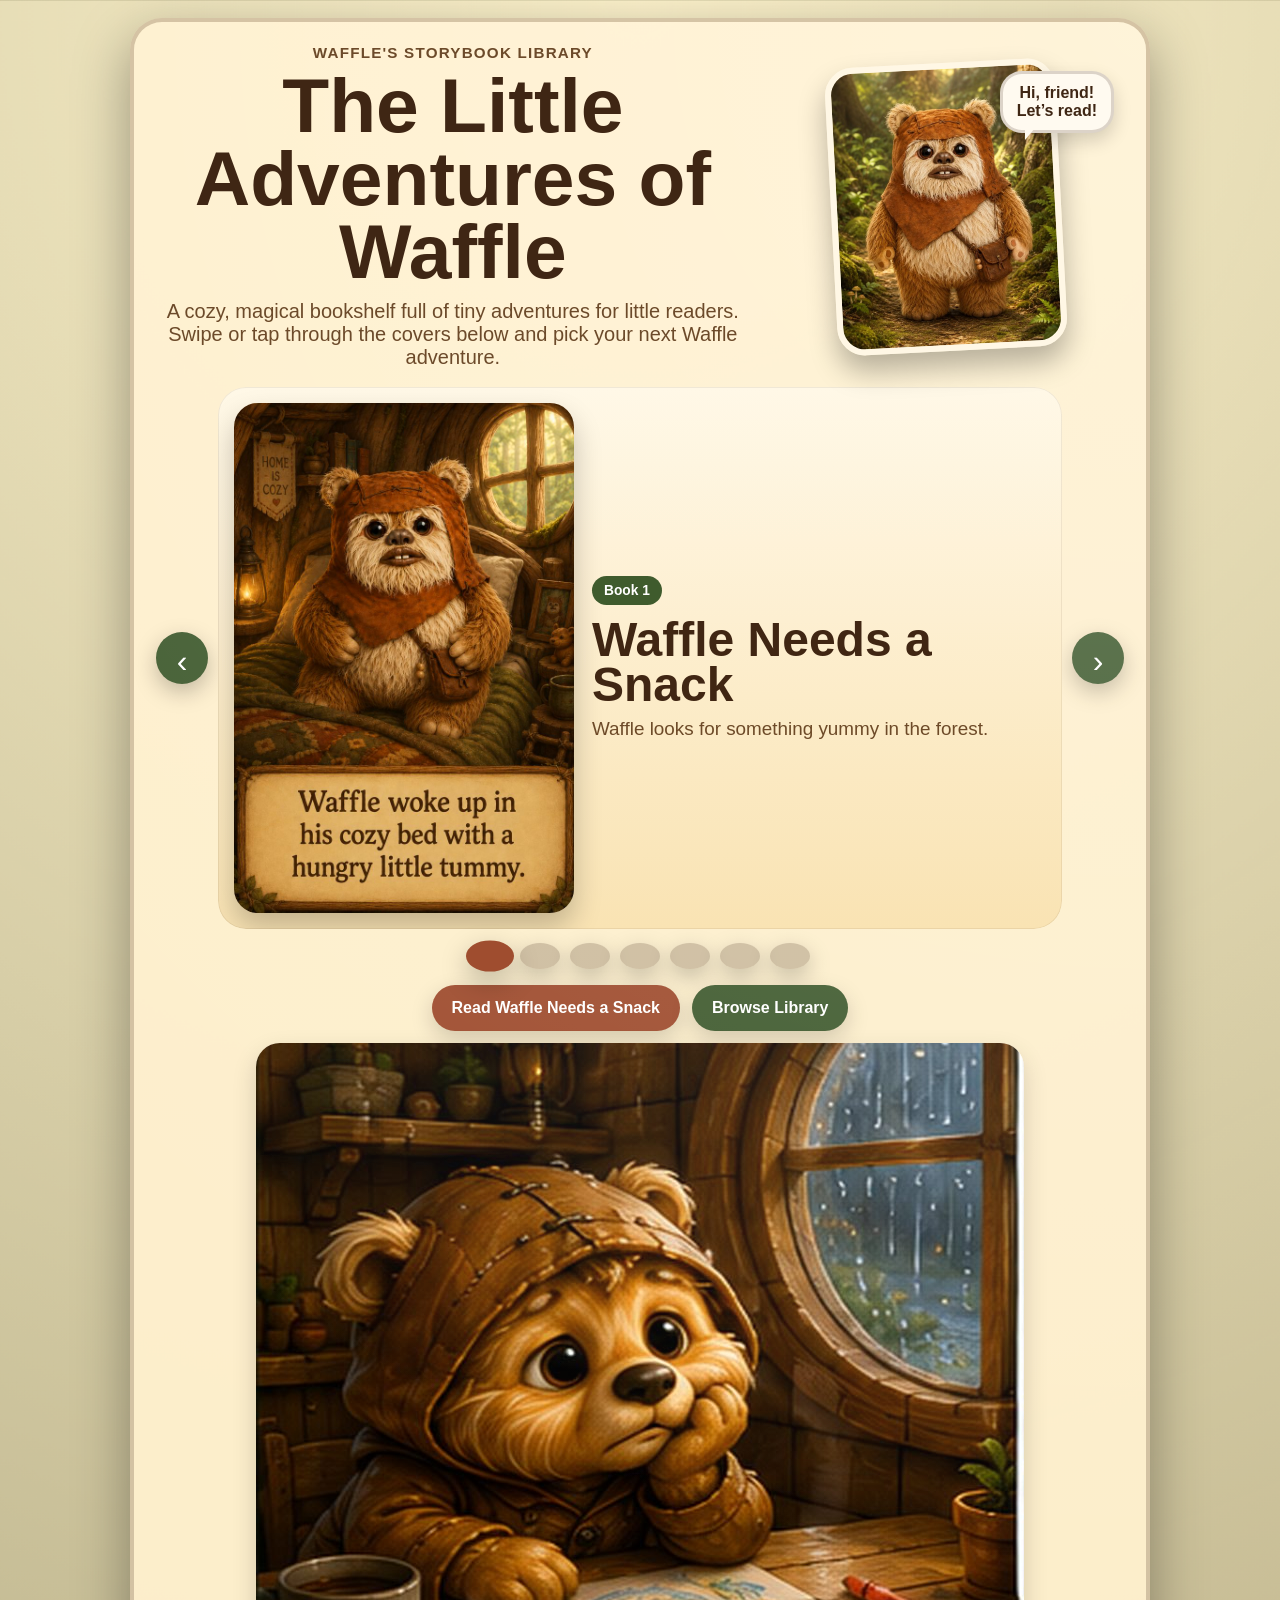
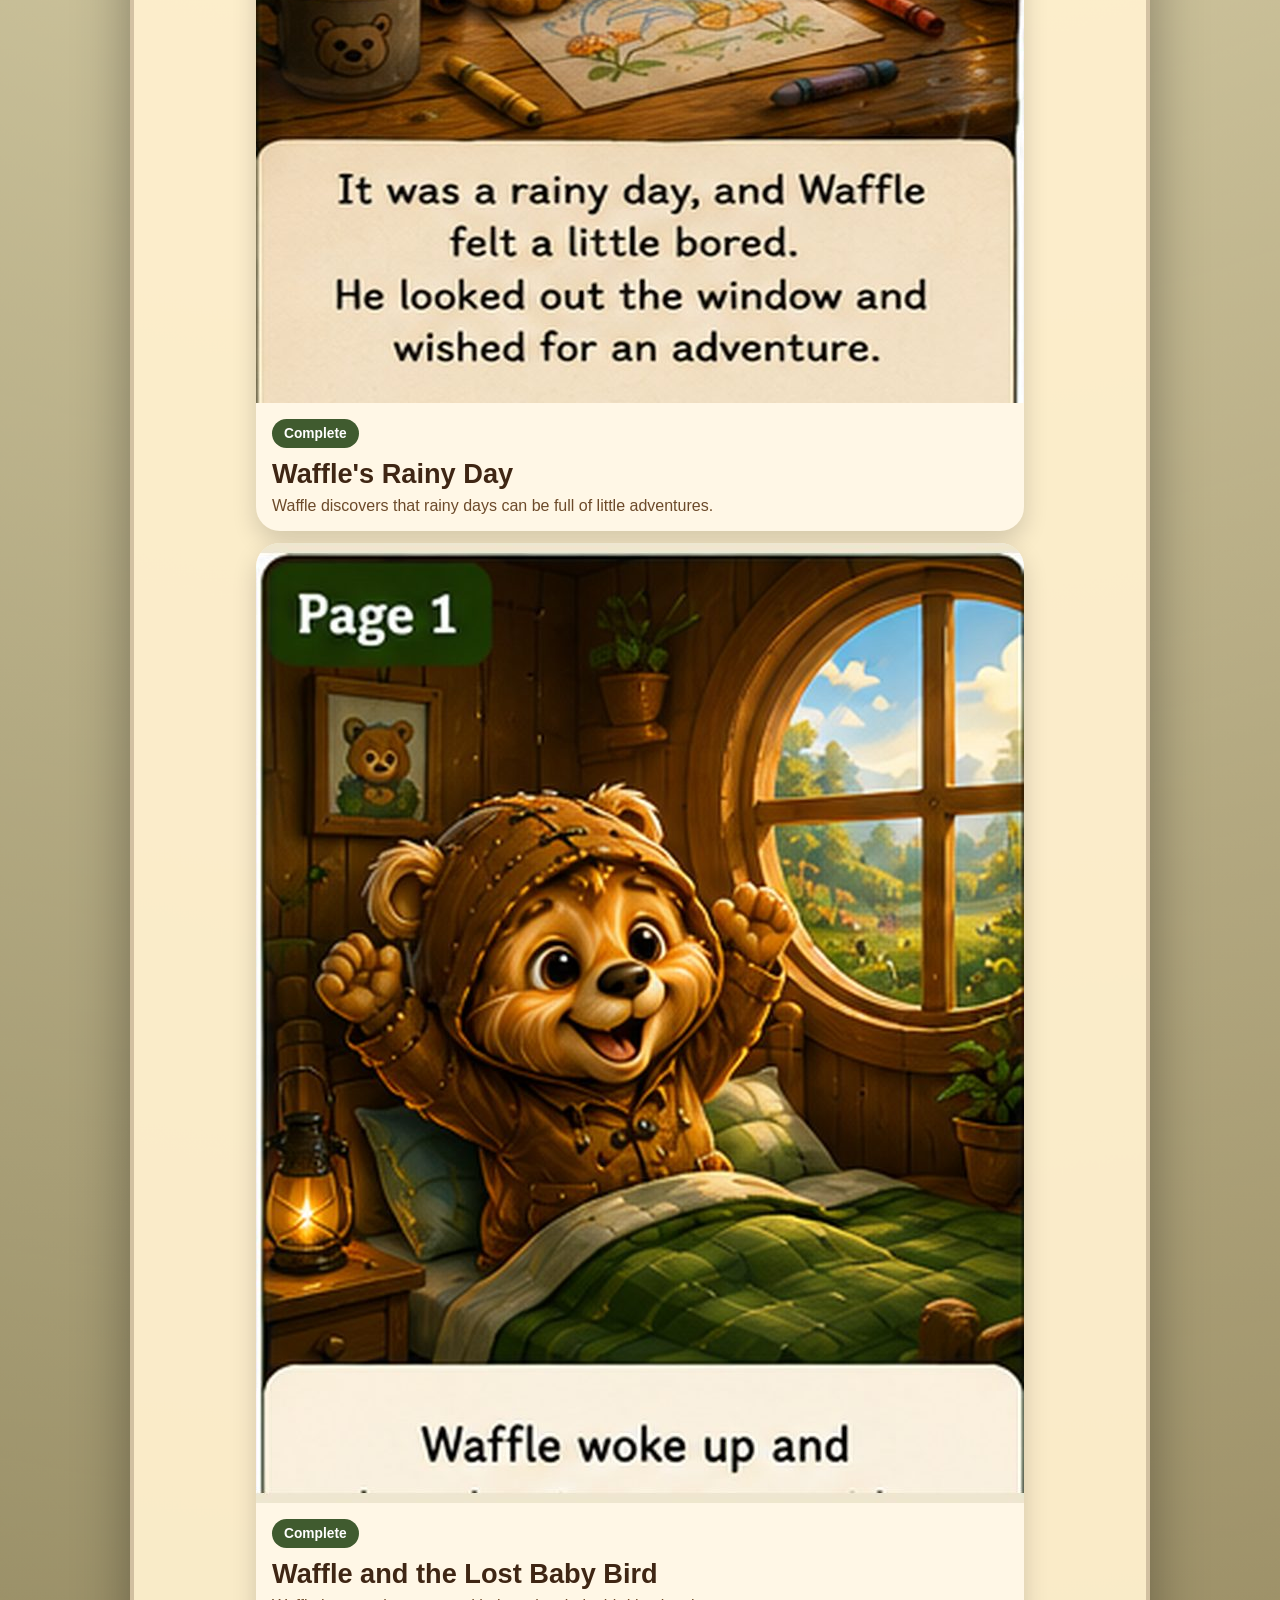
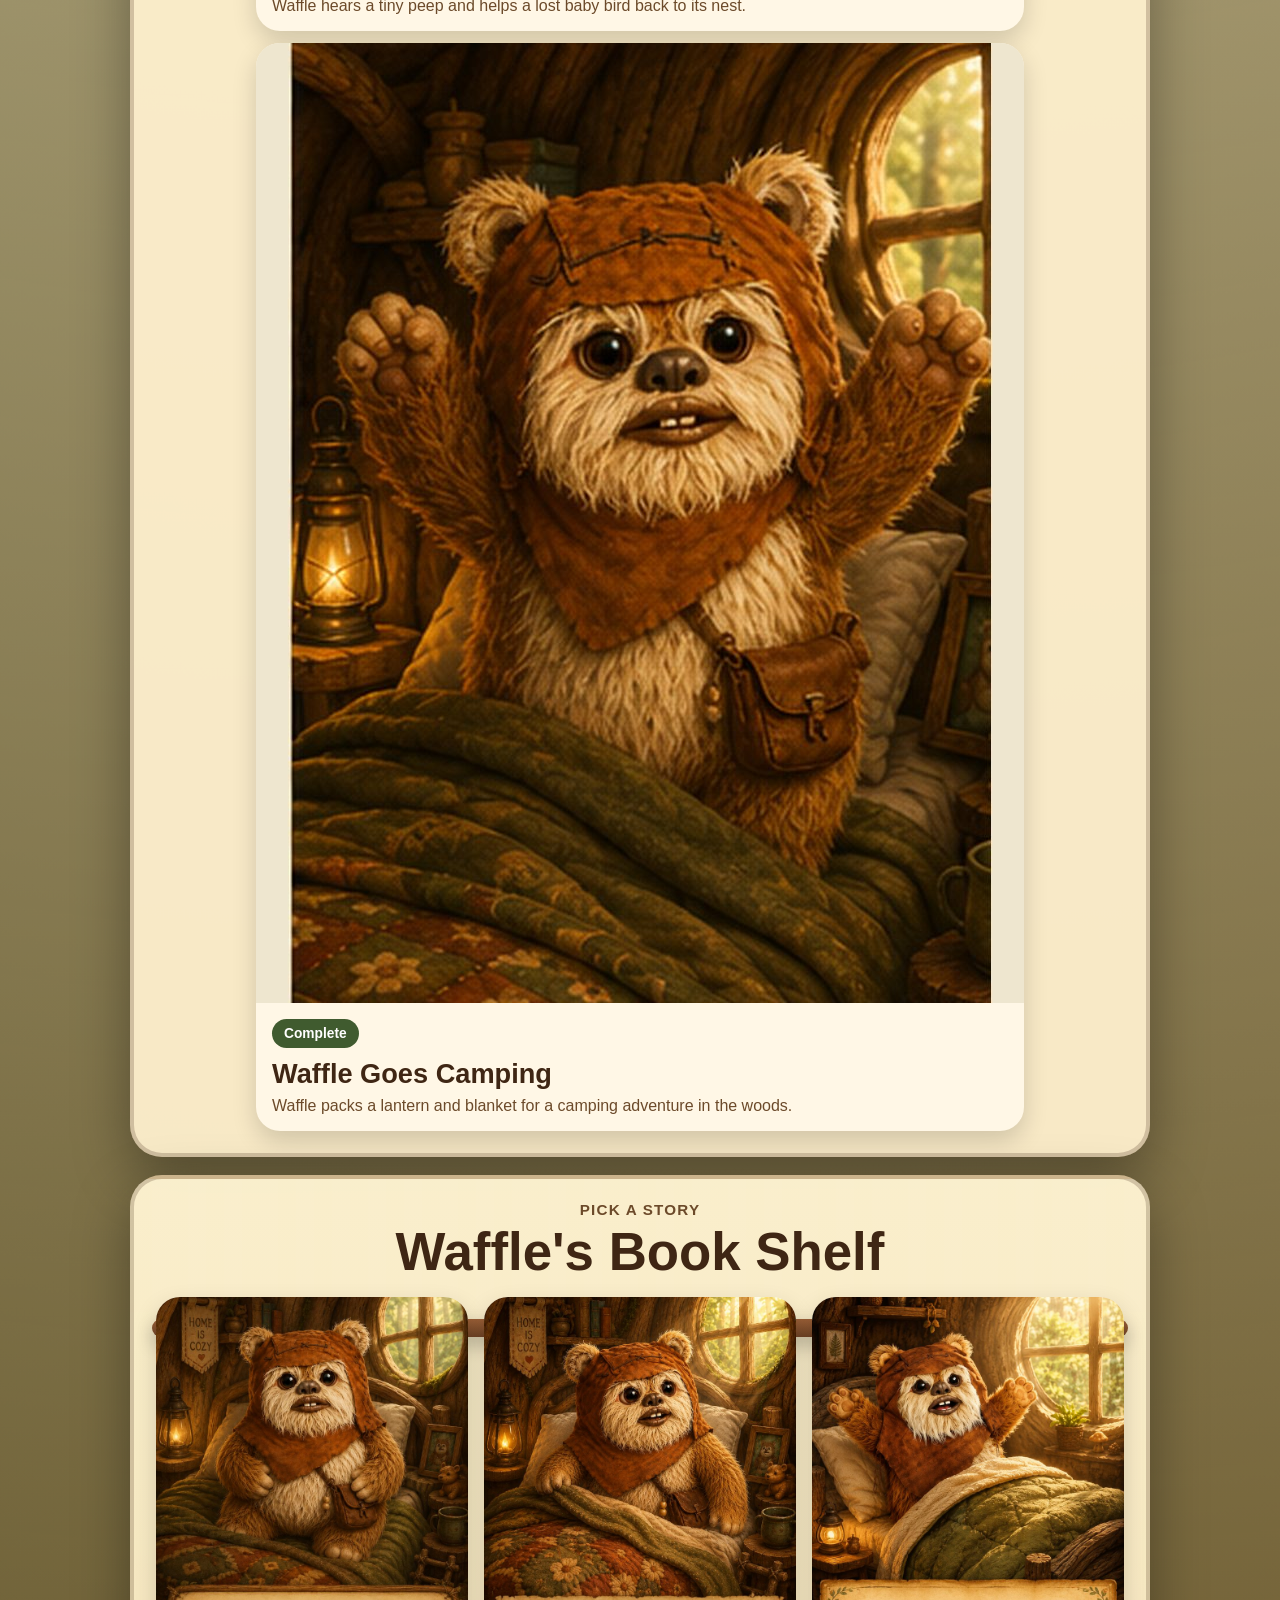
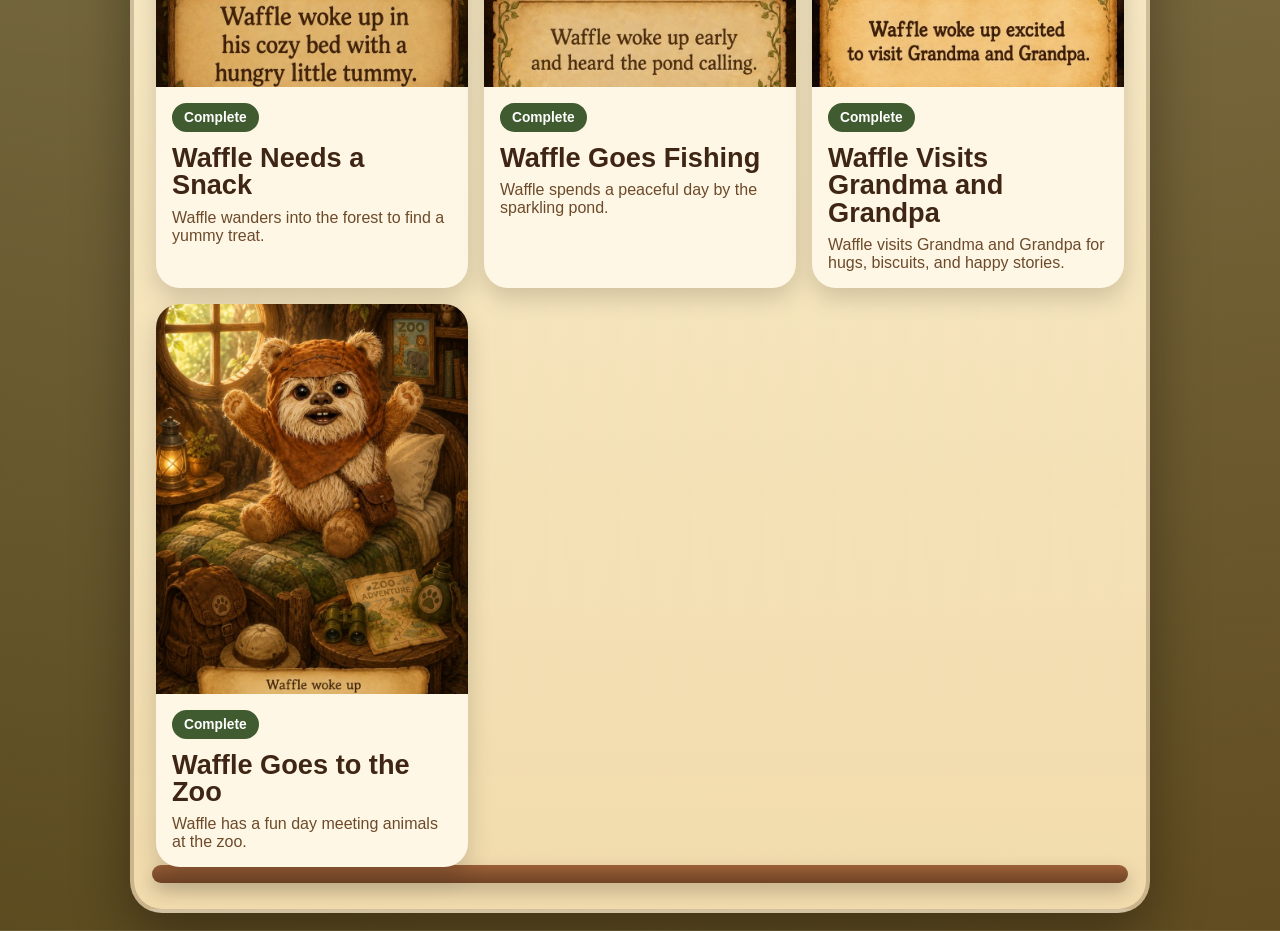
==== commit f2526a93: "Add files via upload" ====
--- a/index.html
+++ b/index.html
@@ -54,6 +54,11 @@
                 <div class="cover-frame"><img src="books/book6/images/page-01.jpg" alt="Cover art for Waffle and the Lost Baby Bird" /></div>
                 <div class="cover-info"><span class="cover-badge">Book 6</span><h2>Waffle and the Lost Baby Bird</h2><p>Waffle helps a tiny baby bird find its way back home.</p></div>
               </a>
+
+              <a class="cover-slide" href="books/book7/index.html" data-title="Waffle Goes Camping">
+                <div class="cover-frame"><img src="books/book7/images/page-01.jpg" alt="Cover art for Waffle Goes Camping" /></div>
+                <div class="cover-info"><span class="cover-badge">Book 7</span><h2>Waffle Goes Camping</h2><p>Waffle spends a cozy night camping under the stars.</p></div>
+              </a>
             </div>
           </div>
           <button class="carousel-btn next" id="nextCover" aria-label="Next cover">›</button>
@@ -73,6 +78,11 @@
           <a class="book-card themed-card" href="books/book6/index.html">
             <img class="card-thumb" src="books/book6/images/page-01.jpg" alt="Waffle and the Lost Baby Bird thumbnail" />
             <div class="card-copy"><span class="book-status complete">Complete</span><h3>Waffle and the Lost Baby Bird</h3><p>Waffle hears a tiny peep and helps a lost baby bird back to its nest.</p></div>
+          </a>
+
+          <a class="book-card themed-card" href="books/book7/index.html">
+            <img class="card-thumb" src="books/book7/images/page-01.jpg" alt="Waffle Goes Camping thumbnail" />
+            <div class="card-copy"><span class="book-status complete">Complete</span><h3>Waffle Goes Camping</h3><p>Waffle packs a lantern and blanket for a camping adventure in the woods.</p></div>
           </a>
         </div>
       </div>
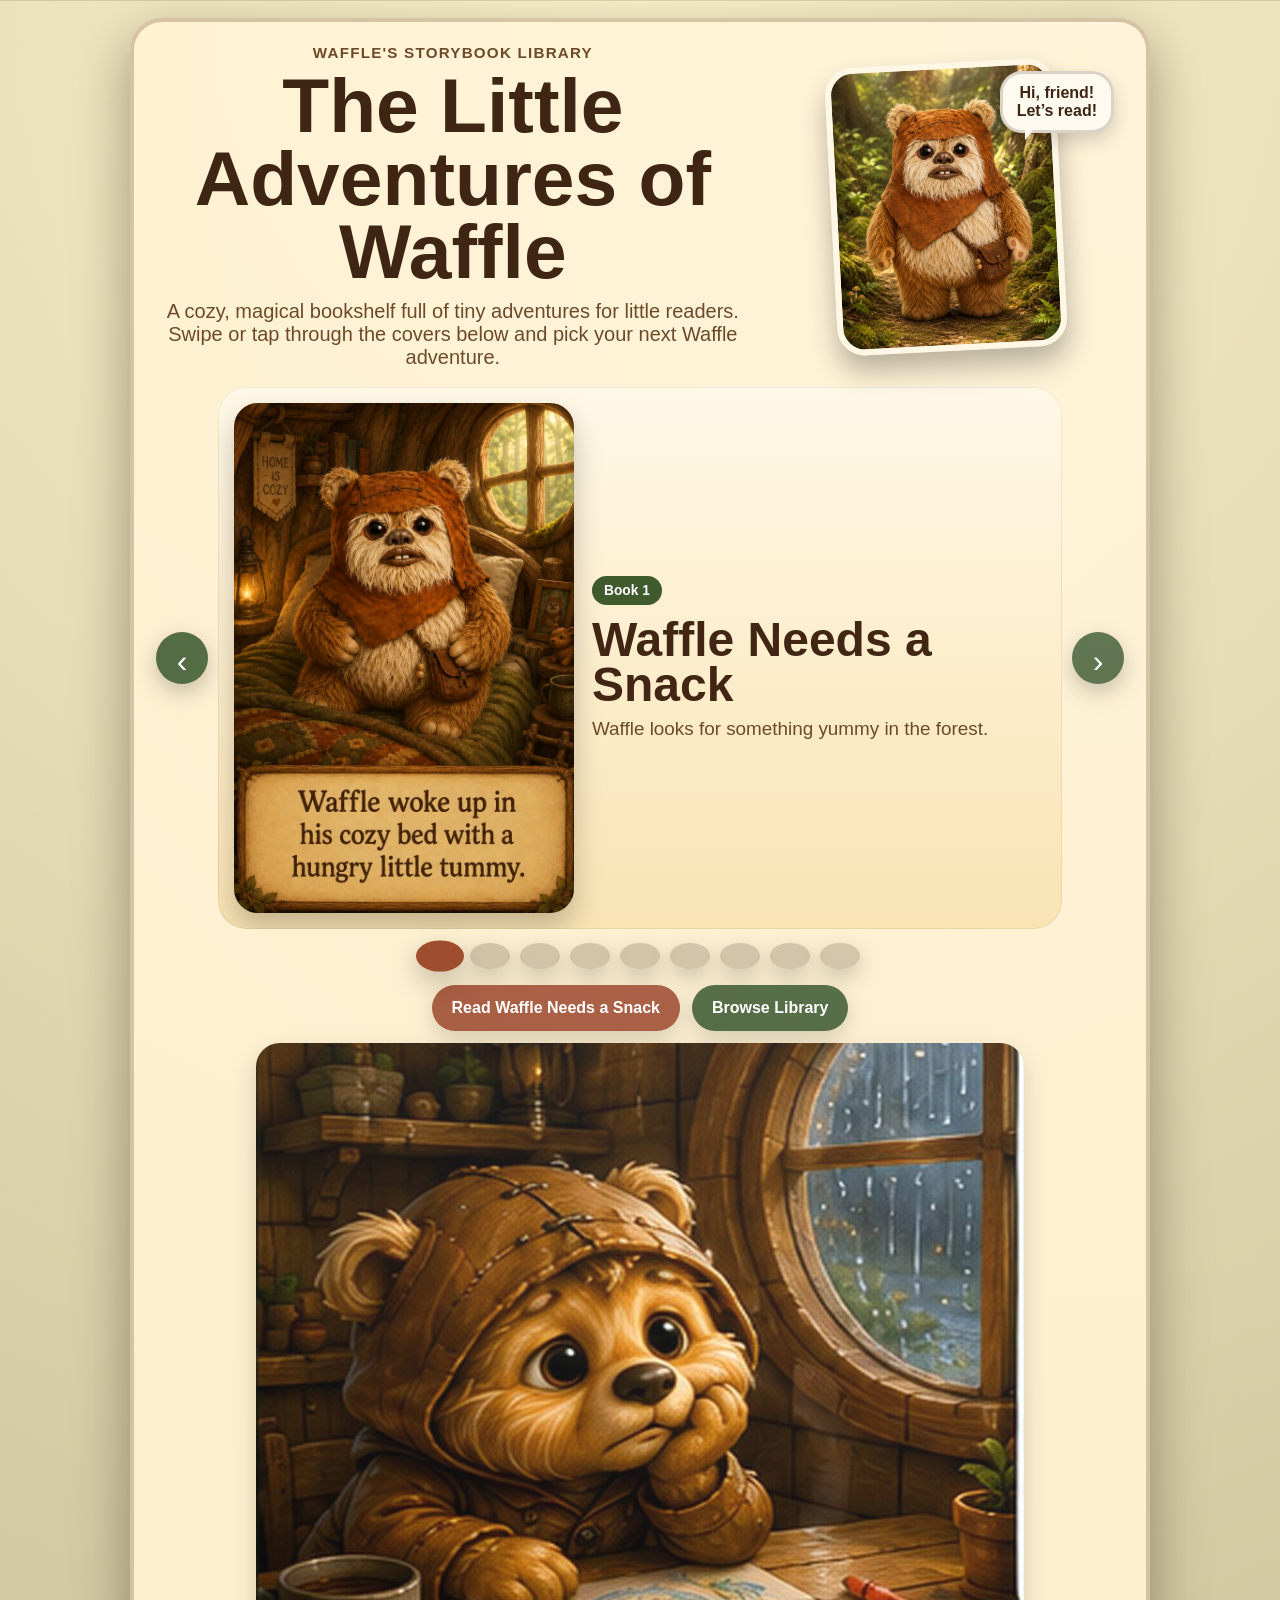
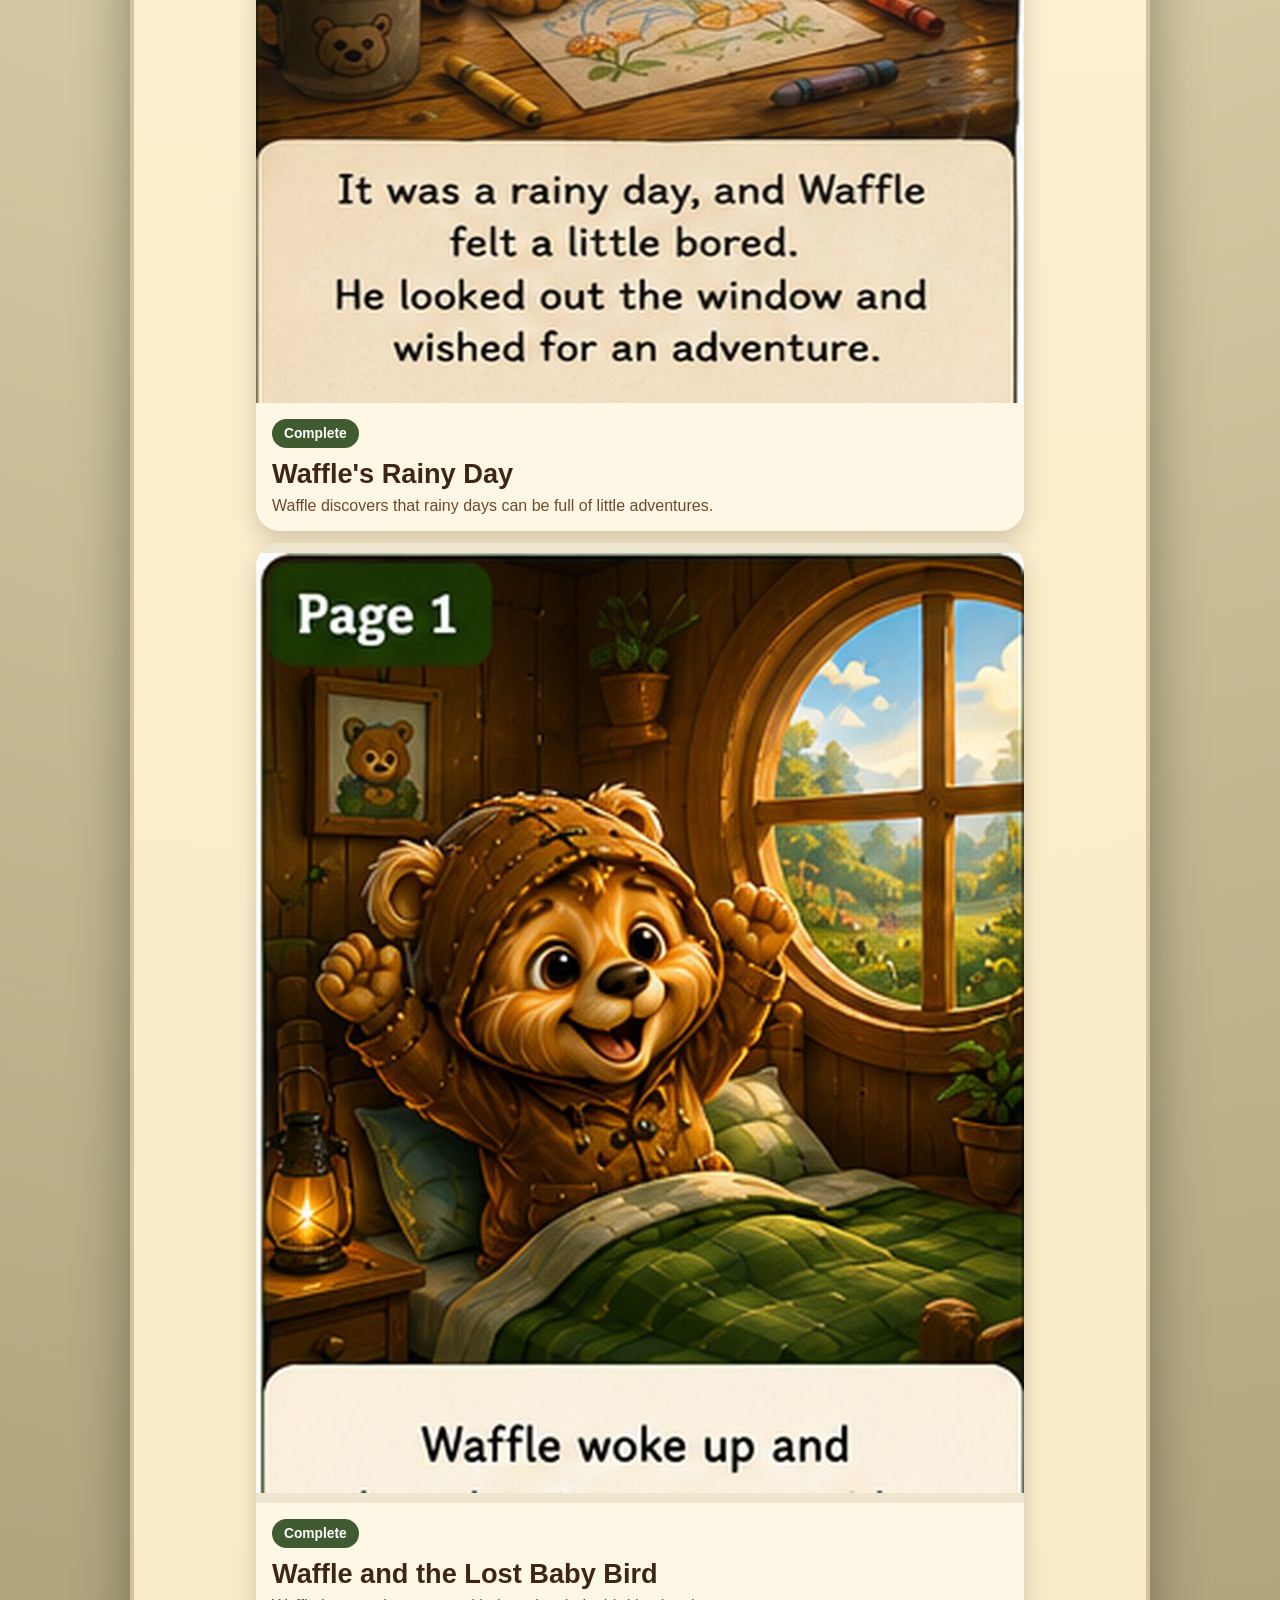
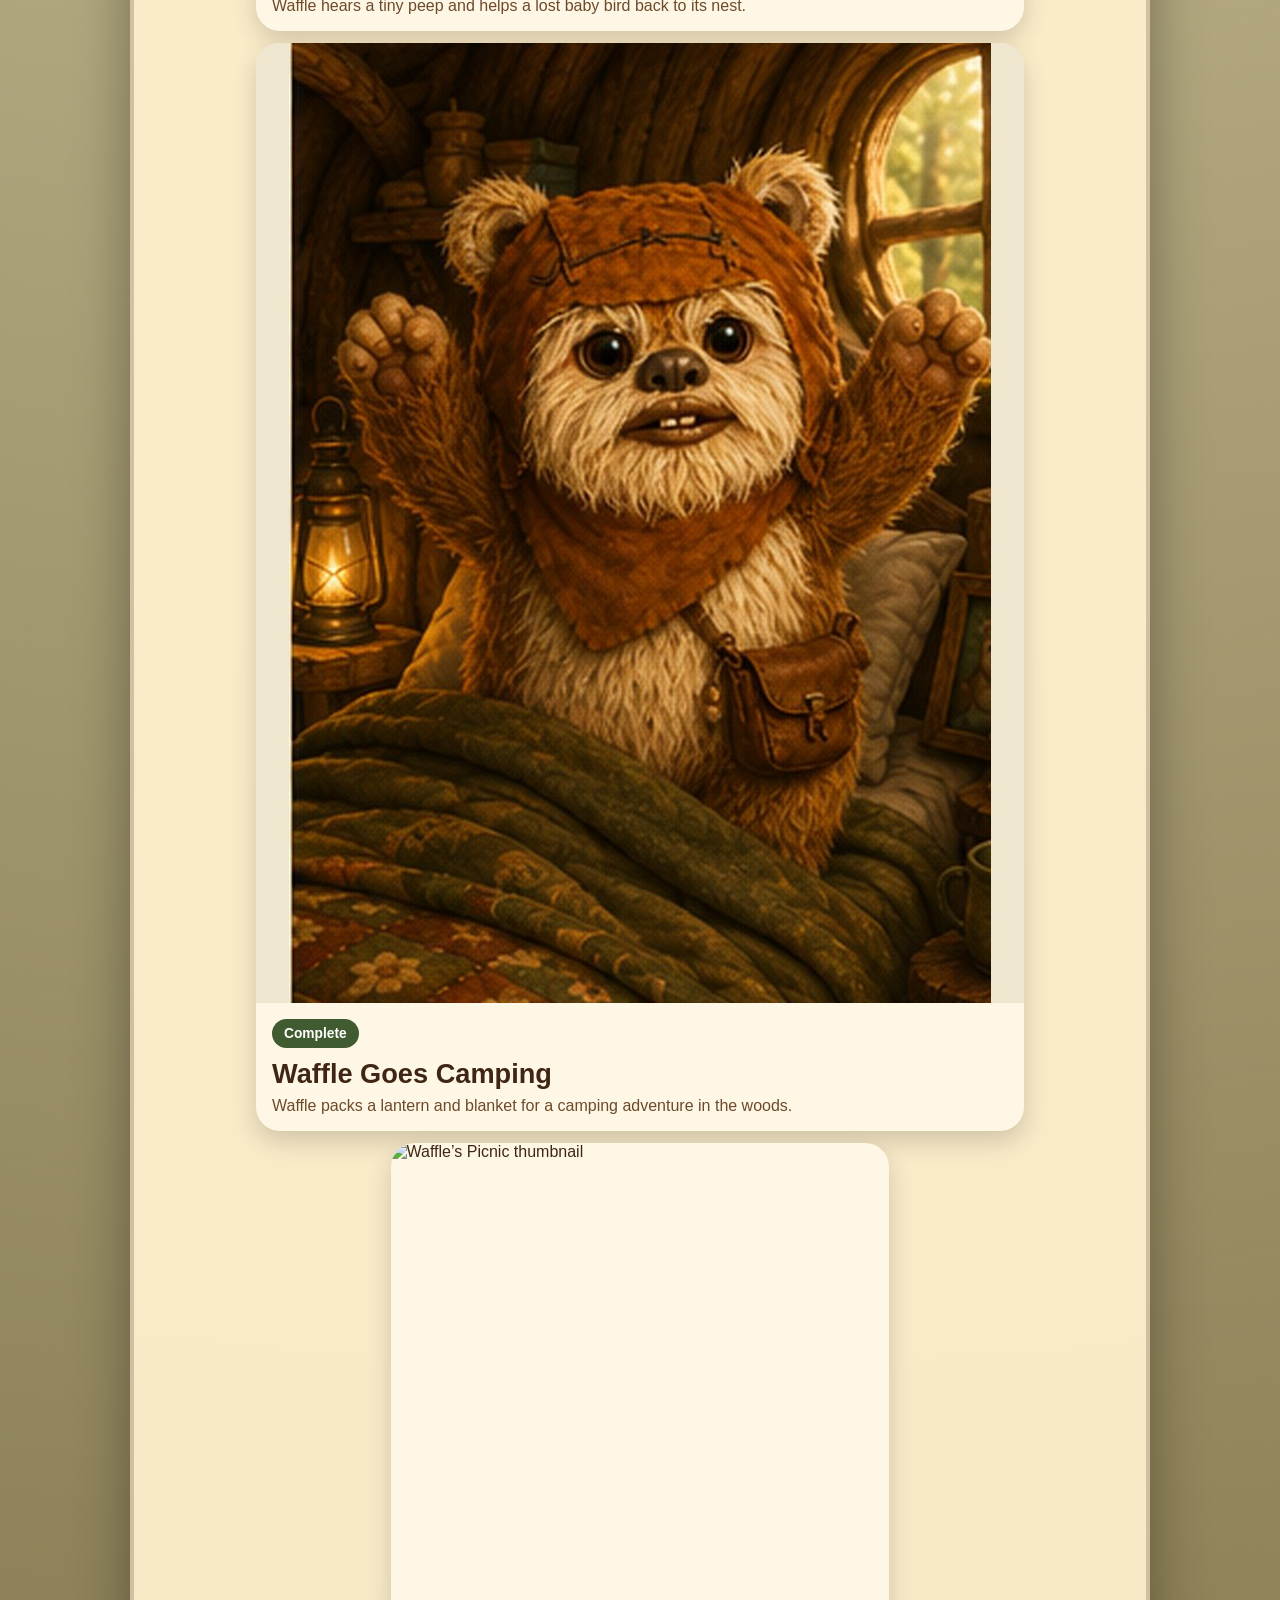
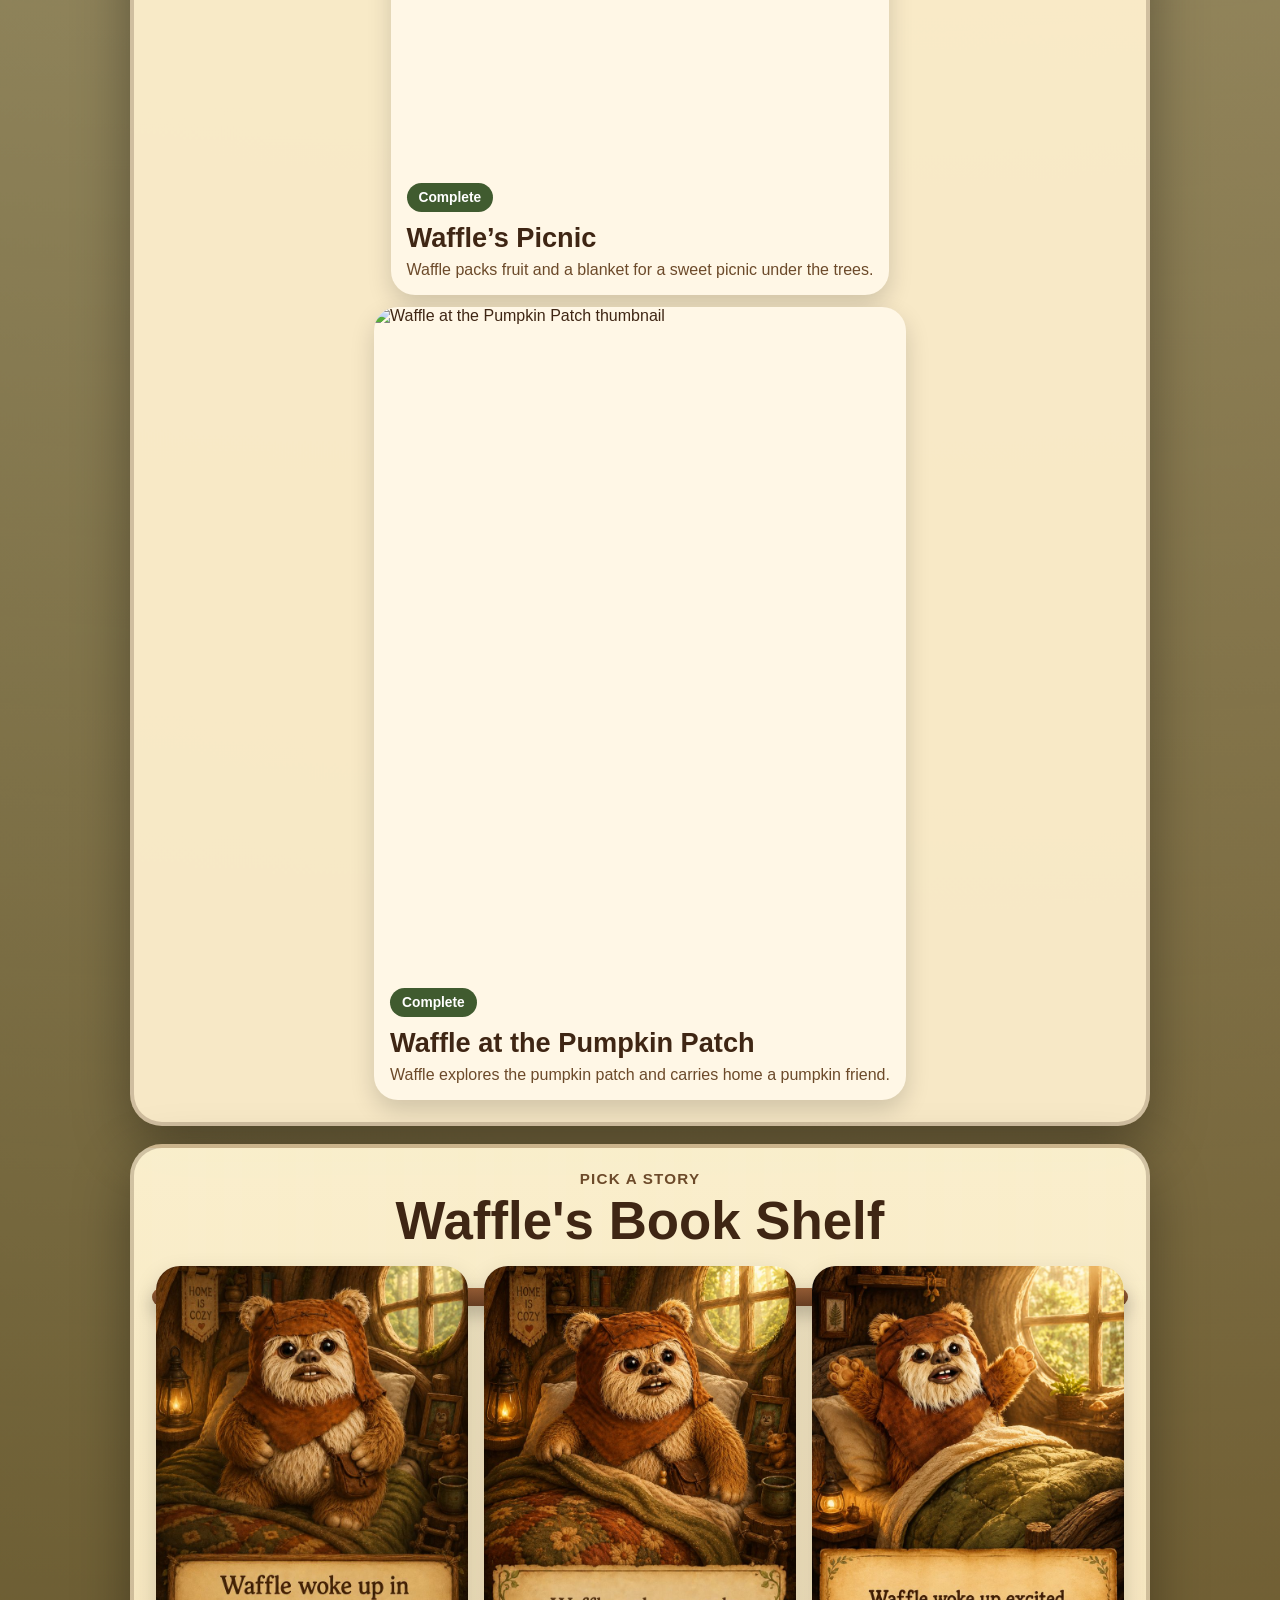
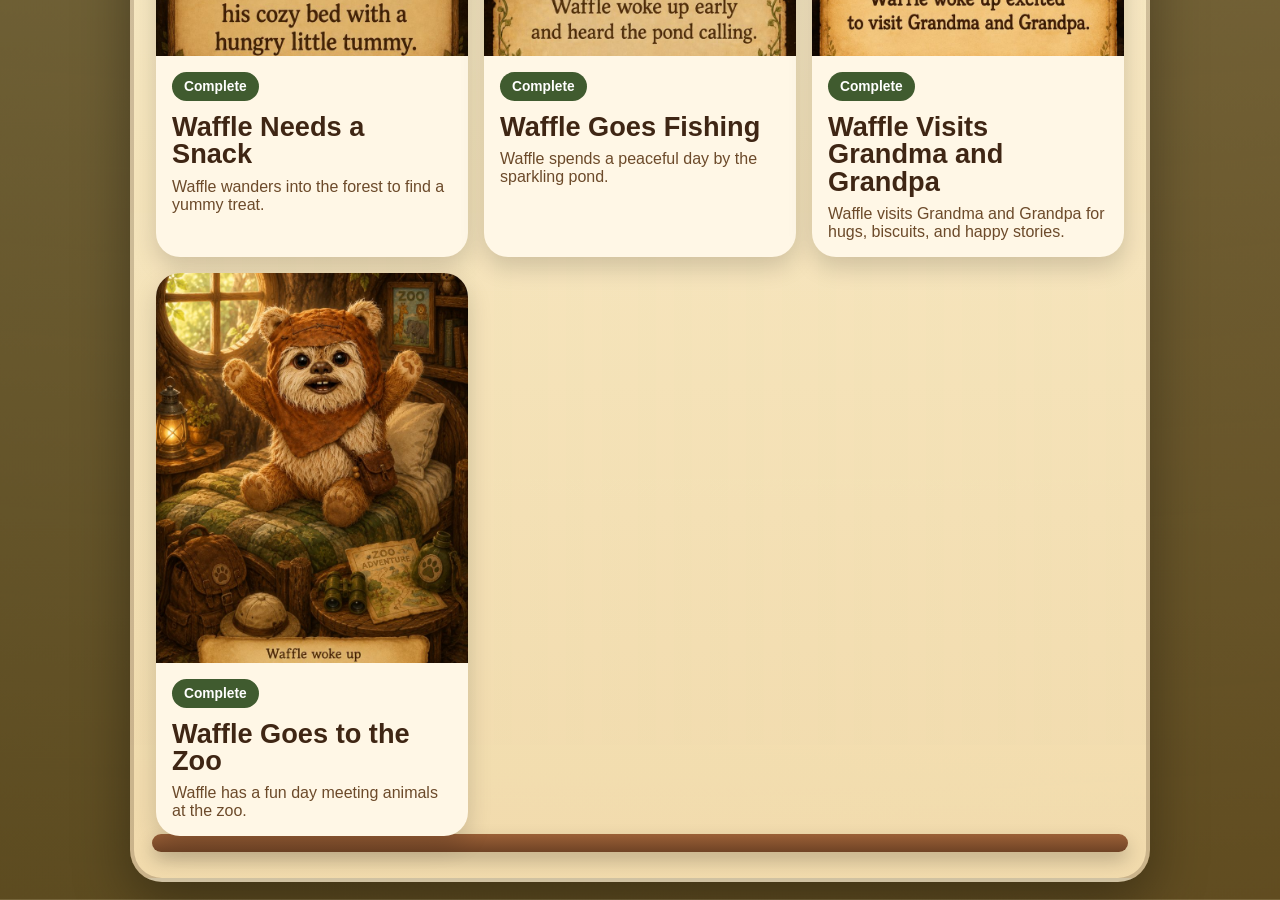
==== commit f3939817: "Add files via upload" ====
--- a/index.html
+++ b/index.html
@@ -59,6 +59,16 @@
                 <div class="cover-frame"><img src="books/book7/images/page-01.jpg" alt="Cover art for Waffle Goes Camping" /></div>
                 <div class="cover-info"><span class="cover-badge">Book 7</span><h2>Waffle Goes Camping</h2><p>Waffle spends a cozy night camping under the stars.</p></div>
               </a>
+
+              <a class="cover-slide" href="books/book8/index.html" data-title="Waffle’s Picnic">
+                <div class="cover-frame"><img src="books/book8/images/page-01.jpg" alt="Cover art for Waffle’s Picnic" /></div>
+                <div class="cover-info"><span class="cover-badge">Book 8</span><h2>Waffle’s Picnic</h2><p>Waffle shares a sunny forest picnic with a bunny friend.</p></div>
+              </a>
+
+              <a class="cover-slide" href="books/book9/index.html" data-title="Waffle at the Pumpkin Patch">
+                <div class="cover-frame"><img src="books/book9/images/page-01.jpg" alt="Cover art for Waffle at the Pumpkin Patch" /></div>
+                <div class="cover-info"><span class="cover-badge">Book 9</span><h2>Waffle at the Pumpkin Patch</h2><p>Waffle visits the pumpkin patch and finds a pumpkin just his size.</p></div>
+              </a>
             </div>
           </div>
           <button class="carousel-btn next" id="nextCover" aria-label="Next cover">›</button>
@@ -83,6 +93,16 @@
           <a class="book-card themed-card" href="books/book7/index.html">
             <img class="card-thumb" src="books/book7/images/page-01.jpg" alt="Waffle Goes Camping thumbnail" />
             <div class="card-copy"><span class="book-status complete">Complete</span><h3>Waffle Goes Camping</h3><p>Waffle packs a lantern and blanket for a camping adventure in the woods.</p></div>
+          </a>
+
+          <a class="book-card themed-card" href="books/book8/index.html">
+            <img class="card-thumb" src="books/book8/images/page-01.jpg" alt="Waffle’s Picnic thumbnail" />
+            <div class="card-copy"><span class="book-status complete">Complete</span><h3>Waffle’s Picnic</h3><p>Waffle packs fruit and a blanket for a sweet picnic under the trees.</p></div>
+          </a>
+
+          <a class="book-card themed-card" href="books/book9/index.html">
+            <img class="card-thumb" src="books/book9/images/page-01.jpg" alt="Waffle at the Pumpkin Patch thumbnail" />
+            <div class="card-copy"><span class="book-status complete">Complete</span><h3>Waffle at the Pumpkin Patch</h3><p>Waffle explores the pumpkin patch and carries home a pumpkin friend.</p></div>
           </a>
         </div>
       </div>
--- a/style.css
+++ b/style.css
@@ -358,3 +358,30 @@
   .book-frame img { max-height: calc(100vh - 92px); }
   .controls button { padding: 9px; }
 }
+
+
+.story-text-box {
+  width: min(100%, 720px);
+  margin: 10px auto 0;
+  background: #f7ecd2;
+  border: 4px solid rgba(122,74,34,.28);
+  border-radius: 24px;
+  padding: 16px 18px;
+  box-shadow: 0 10px 22px rgba(0,0,0,.12);
+}
+.story-text-box p {
+  margin: 0;
+  text-align: center;
+  color: var(--brown);
+  font-size: clamp(1.15rem, 4.6vw, 1.55rem);
+  line-height: 1.35;
+  font-weight: 700;
+}
+body.has-page-text .book-frame img {
+  max-height: calc(100vh - 228px);
+}
+@media (orientation: landscape) and (max-height: 600px) {
+  body.has-page-text .book-frame img { max-height: calc(100vh - 156px); }
+  .story-text-box { padding: 10px 14px; margin-top: 8px; }
+  .story-text-box p { font-size: 1rem; }
+}
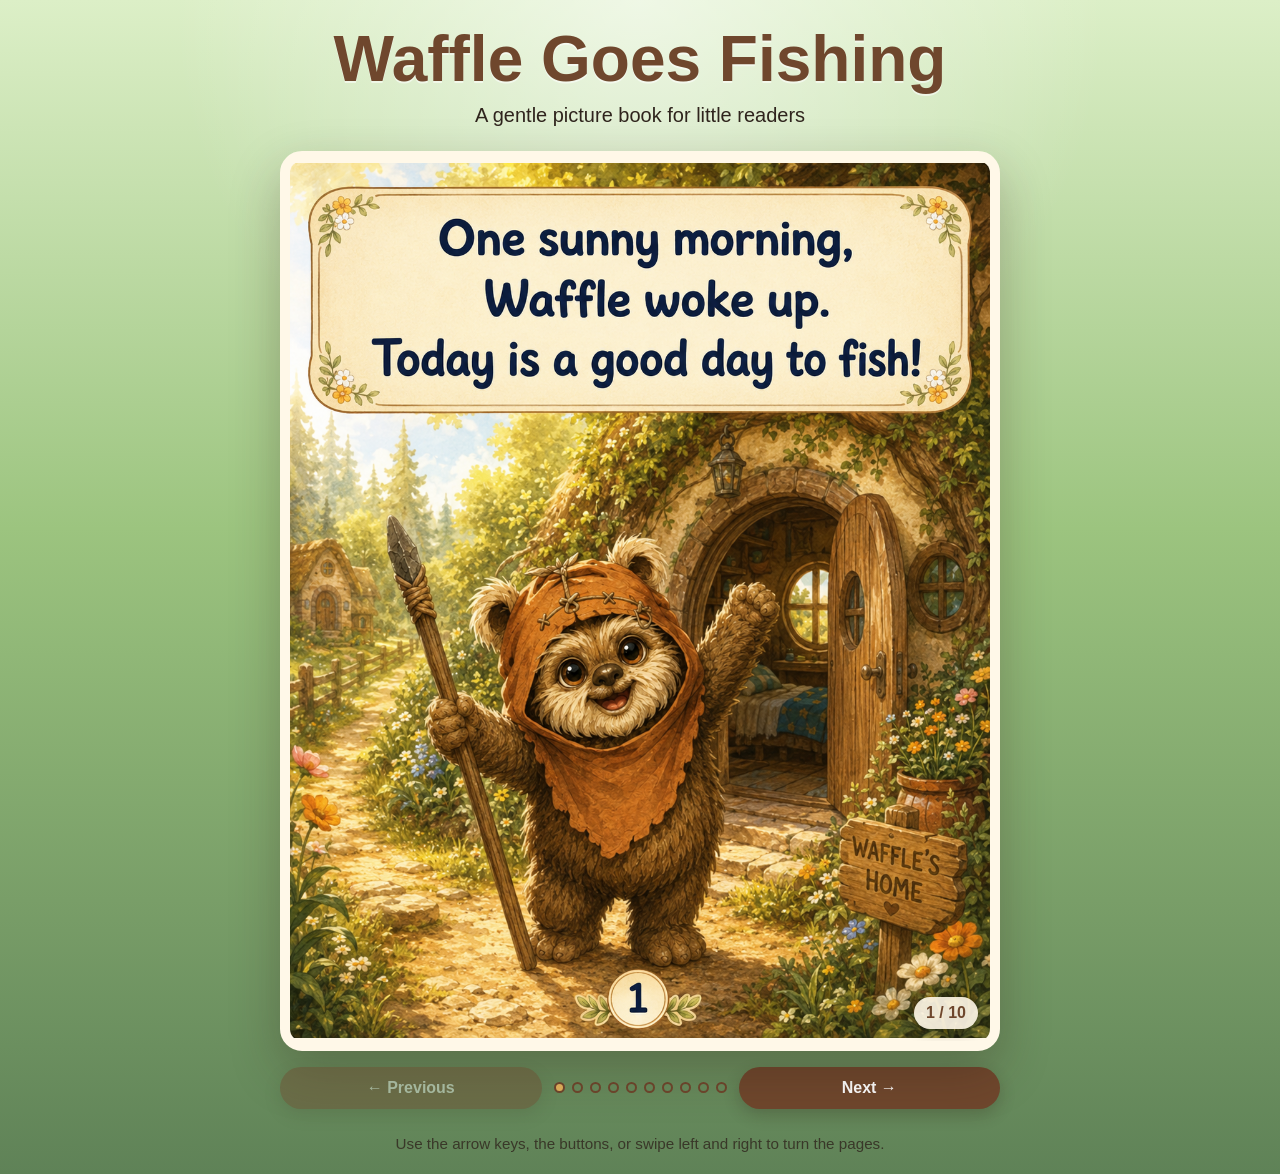
==== commit 9d2664eb: "Add files via upload" ====
--- a/index.html
+++ b/index.html
@@ -3,140 +3,248 @@
 <head>
   <meta charset="UTF-8" />
   <meta name="viewport" content="width=device-width, initial-scale=1.0" />
-  <title>The Little Adventures of Waffle</title>
-  <link rel="stylesheet" href="style.css" />
+  <meta name="theme-color" content="#6f472d" />
+  <title>Waffle Goes Fishing</title>
+  <style>
+    :root {
+      --brown: #6f472d;
+      --cream: #fff8e8;
+      --gold: #e7b45d;
+      --shadow: rgba(45, 30, 18, 0.28);
+    }
+
+    * { box-sizing: border-box; }
+
+    body {
+      margin: 0;
+      min-height: 100vh;
+      font-family: Arial, Helvetica, sans-serif;
+      background:
+        radial-gradient(circle at top, rgba(255,255,255,.55), transparent 35%),
+        linear-gradient(180deg, #dcefc7 0%, #9cc47f 45%, #5f8257 100%);
+      color: #2f241d;
+      display: flex;
+      flex-direction: column;
+      align-items: center;
+    }
+
+    header {
+      width: min(1100px, 100%);
+      text-align: center;
+      padding: 22px 18px 12px;
+    }
+
+    h1 {
+      margin: 0;
+      color: var(--brown);
+      font-size: clamp(2rem, 5vw, 4rem);
+      text-shadow: 0 2px 0 rgba(255,255,255,.55);
+    }
+
+    .subtitle {
+      margin: 8px 0 0;
+      font-size: clamp(1rem, 2.2vw, 1.25rem);
+    }
+
+    main {
+      width: min(1100px, 100%);
+      flex: 1;
+      display: grid;
+      place-items: center;
+      padding: 12px 18px 26px;
+    }
+
+    .book-shell {
+      width: min(92vw, 720px);
+      display: grid;
+      gap: 16px;
+      justify-items: center;
+    }
+
+    .page-frame {
+      position: relative;
+      width: 100%;
+      aspect-ratio: 561 / 701;
+      border: 10px solid var(--cream);
+      border-radius: 22px;
+      overflow: hidden;
+      background: var(--cream);
+      box-shadow: 0 20px 50px var(--shadow);
+      touch-action: pan-y;
+    }
+
+    .page-frame img {
+      display: block;
+      width: 100%;
+      height: 100%;
+      object-fit: contain;
+      background: var(--cream);
+      user-select: none;
+      -webkit-user-drag: none;
+    }
+
+    .counter {
+      position: absolute;
+      right: 12px;
+      bottom: 12px;
+      padding: 7px 12px;
+      border-radius: 999px;
+      background: rgba(255, 248, 232, .9);
+      color: var(--brown);
+      font-weight: 700;
+      box-shadow: 0 4px 14px rgba(0,0,0,.2);
+    }
+
+    .controls {
+      width: 100%;
+      display: grid;
+      grid-template-columns: 1fr auto 1fr;
+      align-items: center;
+      gap: 12px;
+    }
+
+    button {
+      border: 0;
+      border-radius: 999px;
+      padding: 12px 18px;
+      font-size: 1rem;
+      font-weight: 700;
+      cursor: pointer;
+      background: var(--brown);
+      color: white;
+      box-shadow: 0 6px 16px rgba(45,30,18,.24);
+    }
+
+    button:hover { transform: translateY(-1px); }
+    button:active { transform: translateY(1px); }
+    button:disabled { opacity: .42; cursor: not-allowed; transform: none; }
+
+    .dots {
+      display: flex;
+      flex-wrap: wrap;
+      justify-content: center;
+      gap: 7px;
+      max-width: 300px;
+    }
+
+    .dot {
+      width: 11px;
+      height: 11px;
+      border-radius: 50%;
+      border: 2px solid var(--brown);
+      background: transparent;
+      padding: 0;
+      box-shadow: none;
+    }
+
+    .dot.active { background: var(--gold); }
+
+    footer {
+      width: min(1100px, 100%);
+      padding: 0 18px 22px;
+      text-align: center;
+      color: rgba(47, 36, 29, .8);
+      font-size: .95rem;
+    }
+
+    @media (max-width: 620px) {
+      header { padding-top: 14px; }
+      .book-shell { width: 96vw; }
+      .page-frame { border-width: 6px; border-radius: 14px; }
+      .controls { grid-template-columns: 1fr 1fr; }
+      .dots { grid-column: 1 / -1; grid-row: 2; }
+      button { padding: 11px 14px; }
+    }
+  </style>
 </head>
 <body>
-  <main class="library-page">
-    <section class="hero-shell">
-      <div class="hero-card">
-        <div class="hero-top-row">
-          <div class="hero-copy-wrap">
-            <p class="eyebrow">Waffle's Storybook Library</p>
-            <h1>The Little Adventures of Waffle</h1>
-            <p class="hero-copy">A cozy, magical bookshelf full of tiny adventures for little readers. Swipe or tap through the covers below and pick your next Waffle adventure.</p>
-          </div>
-
-          <div class="mascot-card">
-            <div class="mascot-glow"></div>
-            <img src="assets/waffle-mascot.jpg" alt="Waffle mascot" class="mascot-img" />
-            <div class="mascot-bubble">Hi, friend!<br />Let’s read!</div>
-          </div>
-        </div>
-
-        <section class="carousel-wrap" aria-label="Book covers carousel">
-          <button class="carousel-btn prev" id="prevCover" aria-label="Previous cover">‹</button>
-          <div class="carousel-window">
-            <div class="carousel-track" id="coverTrack">
-              <a class="cover-slide" href="books/book1/index.html" data-title="Waffle Needs a Snack">
-                <div class="cover-frame"><img src="books/book1/images/page-01.jpg" alt="Cover art for Waffle Needs a Snack" /></div>
-                <div class="cover-info"><span class="cover-badge">Book 1</span><h2>Waffle Needs a Snack</h2><p>Waffle looks for something yummy in the forest.</p></div>
-              </a>
-              <a class="cover-slide" href="books/book2/index.html" data-title="Waffle Goes Fishing">
-                <div class="cover-frame"><img src="books/book2/images/page-01.jpg" alt="Cover art for Waffle Goes Fishing" /></div>
-                <div class="cover-info"><span class="cover-badge">Book 2</span><h2>Waffle Goes Fishing</h2><p>Waffle visits the pond for a quiet fishing day.</p></div>
-              </a>
-              <a class="cover-slide" href="books/book3/index.html" data-title="Waffle Visits Grandma and Grandpa">
-                <div class="cover-frame"><img src="books/book3/images/page-01.jpg" alt="Cover art for Waffle Visits Grandma and Grandpa" /></div>
-                <div class="cover-info"><span class="cover-badge">Book 3</span><h2>Waffle Visits Grandma and Grandpa</h2><p>Waffle takes a warm and happy trip to see Grandma and Grandpa.</p></div>
-              </a>
-              <a class="cover-slide" href="books/book4/index.html" data-title="Waffle Goes to the Zoo">
-                <div class="cover-frame"><img src="books/book4/images/page-01.jpg" alt="Cover art for Waffle Goes to the Zoo" /></div>
-                <div class="cover-info"><span class="cover-badge">Book 4</span><h2>Waffle Goes to the Zoo</h2><p>Waffle meets giraffes, monkeys, penguins, and an elephant at the zoo.</p></div>
-              </a>
-
-              <a class="cover-slide" href="books/book5/index.html" data-title="Waffle's Rainy Day">
-                <div class="cover-frame"><img src="books/book5/images/page-01.jpg" alt="Cover art for Waffle's Rainy Day" /></div>
-                <div class="cover-info"><span class="cover-badge">Book 5</span><h2>Waffle's Rainy Day</h2><p>Waffle splashes, listens to rain, and finds a bright rainbow.</p></div>
-              </a>
-
-              <a class="cover-slide" href="books/book6/index.html" data-title="Waffle and the Lost Baby Bird">
-                <div class="cover-frame"><img src="books/book6/images/page-01.jpg" alt="Cover art for Waffle and the Lost Baby Bird" /></div>
-                <div class="cover-info"><span class="cover-badge">Book 6</span><h2>Waffle and the Lost Baby Bird</h2><p>Waffle helps a tiny baby bird find its way back home.</p></div>
-              </a>
-
-              <a class="cover-slide" href="books/book7/index.html" data-title="Waffle Goes Camping">
-                <div class="cover-frame"><img src="books/book7/images/page-01.jpg" alt="Cover art for Waffle Goes Camping" /></div>
-                <div class="cover-info"><span class="cover-badge">Book 7</span><h2>Waffle Goes Camping</h2><p>Waffle spends a cozy night camping under the stars.</p></div>
-              </a>
-
-              <a class="cover-slide" href="books/book8/index.html" data-title="Waffle’s Picnic">
-                <div class="cover-frame"><img src="books/book8/images/page-01.jpg" alt="Cover art for Waffle’s Picnic" /></div>
-                <div class="cover-info"><span class="cover-badge">Book 8</span><h2>Waffle’s Picnic</h2><p>Waffle shares a sunny forest picnic with a bunny friend.</p></div>
-              </a>
-
-              <a class="cover-slide" href="books/book9/index.html" data-title="Waffle at the Pumpkin Patch">
-                <div class="cover-frame"><img src="books/book9/images/page-01.jpg" alt="Cover art for Waffle at the Pumpkin Patch" /></div>
-                <div class="cover-info"><span class="cover-badge">Book 9</span><h2>Waffle at the Pumpkin Patch</h2><p>Waffle visits the pumpkin patch and finds a pumpkin just his size.</p></div>
-              </a>
-            </div>
-          </div>
-          <button class="carousel-btn next" id="nextCover" aria-label="Next cover">›</button>
-        </section>
-
-        <div class="carousel-dots" id="carouselDots" aria-label="Carousel navigation dots"></div>
-
-        <div class="hero-actions">
-          <a class="action-btn primary" id="readCurrent" href="books/book1/index.html">Read Featured Book</a>
-          <a class="action-btn secondary" href="#bookShelf">Browse Library</a>
-
-          <a class="book-card themed-card" href="books/book5/index.html">
-            <img class="card-thumb" src="books/book5/images/page-01.jpg" alt="Waffle's Rainy Day thumbnail" />
-            <div class="card-copy"><span class="book-status complete">Complete</span><h3>Waffle's Rainy Day</h3><p>Waffle discovers that rainy days can be full of little adventures.</p></div>
-          </a>
-
-          <a class="book-card themed-card" href="books/book6/index.html">
-            <img class="card-thumb" src="books/book6/images/page-01.jpg" alt="Waffle and the Lost Baby Bird thumbnail" />
-            <div class="card-copy"><span class="book-status complete">Complete</span><h3>Waffle and the Lost Baby Bird</h3><p>Waffle hears a tiny peep and helps a lost baby bird back to its nest.</p></div>
-          </a>
-
-          <a class="book-card themed-card" href="books/book7/index.html">
-            <img class="card-thumb" src="books/book7/images/page-01.jpg" alt="Waffle Goes Camping thumbnail" />
-            <div class="card-copy"><span class="book-status complete">Complete</span><h3>Waffle Goes Camping</h3><p>Waffle packs a lantern and blanket for a camping adventure in the woods.</p></div>
-          </a>
-
-          <a class="book-card themed-card" href="books/book8/index.html">
-            <img class="card-thumb" src="books/book8/images/page-01.jpg" alt="Waffle’s Picnic thumbnail" />
-            <div class="card-copy"><span class="book-status complete">Complete</span><h3>Waffle’s Picnic</h3><p>Waffle packs fruit and a blanket for a sweet picnic under the trees.</p></div>
-          </a>
-
-          <a class="book-card themed-card" href="books/book9/index.html">
-            <img class="card-thumb" src="books/book9/images/page-01.jpg" alt="Waffle at the Pumpkin Patch thumbnail" />
-            <div class="card-copy"><span class="book-status complete">Complete</span><h3>Waffle at the Pumpkin Patch</h3><p>Waffle explores the pumpkin patch and carries home a pumpkin friend.</p></div>
-          </a>
-        </div>
+  <header>
+    <h1>Waffle Goes Fishing</h1>
+    <p class="subtitle">A gentle picture book for little readers</p>
+  </header>
+
+  <main>
+    <section class="book-shell" aria-label="Waffle Goes Fishing storybook">
+      <div class="page-frame" id="pageFrame">
+        <img id="pageImage" src="images/page-01.png" alt="Page 1 of Waffle Goes Fishing" />
+        <div class="counter" id="counter">1 / 10</div>
       </div>
-    </section>
-
-    <section class="shelf-shell" id="bookShelf">
-      <div class="shelf-card wooden-shelf-bg">
-        <div class="shelf-heading">
-          <p class="eyebrow">Pick a Story</p>
-          <h2>Waffle's Book Shelf</h2>
-        </div>
-
-        <div class="book-grid fun-grid">
-          <a class="book-card themed-card" href="books/book1/index.html">
-            <img class="card-thumb" src="books/book1/images/page-01.jpg" alt="Waffle Needs a Snack thumbnail" />
-            <div class="card-copy"><span class="book-status complete">Complete</span><h3>Waffle Needs a Snack</h3><p>Waffle wanders into the forest to find a yummy treat.</p></div>
-          </a>
-          <a class="book-card themed-card" href="books/book2/index.html">
-            <img class="card-thumb" src="books/book2/images/page-01.jpg" alt="Waffle Goes Fishing thumbnail" />
-            <div class="card-copy"><span class="book-status complete">Complete</span><h3>Waffle Goes Fishing</h3><p>Waffle spends a peaceful day by the sparkling pond.</p></div>
-          </a>
-          <a class="book-card themed-card" href="books/book3/index.html">
-            <img class="card-thumb" src="books/book3/images/page-01.jpg" alt="Waffle Visits Grandma and Grandpa thumbnail" />
-            <div class="card-copy"><span class="book-status complete">Complete</span><h3>Waffle Visits Grandma and Grandpa</h3><p>Waffle visits Grandma and Grandpa for hugs, biscuits, and happy stories.</p></div>
-          </a>
-          <a class="book-card themed-card" href="books/book4/index.html">
-            <img class="card-thumb" src="books/book4/images/page-01.jpg" alt="Waffle Goes to the Zoo thumbnail" />
-            <div class="card-copy"><span class="book-status complete">Complete</span><h3>Waffle Goes to the Zoo</h3><p>Waffle has a fun day meeting animals at the zoo.</p></div>
-          </a>
-        </div>
+
+      <div class="controls">
+        <button id="prevButton" type="button" aria-label="Previous page">← Previous</button>
+        <div class="dots" id="dots" aria-label="Choose a page"></div>
+        <button id="nextButton" type="button" aria-label="Next page">Next →</button>
       </div>
     </section>
   </main>
 
-  <script src="library.js"></script>
+  <footer>
+    Use the arrow keys, the buttons, or swipe left and right to turn the pages.
+  </footer>
+
+  <script>
+    const totalPages = 10;
+    let currentPage = 1;
+
+    const image = document.getElementById("pageImage");
+    const counter = document.getElementById("counter");
+    const prevButton = document.getElementById("prevButton");
+    const nextButton = document.getElementById("nextButton");
+    const dotsContainer = document.getElementById("dots");
+    const frame = document.getElementById("pageFrame");
+
+    function pagePath(page) {
+      return `images/page-${String(page).padStart(2, "0")}.png`;
+    }
+
+    function renderDots() {
+      dotsContainer.innerHTML = "";
+      for (let page = 1; page <= totalPages; page++) {
+        const dot = document.createElement("button");
+        dot.type = "button";
+        dot.className = "dot" + (page === currentPage ? " active" : "");
+        dot.setAttribute("aria-label", `Go to page ${page}`);
+        dot.addEventListener("click", () => showPage(page));
+        dotsContainer.appendChild(dot);
+      }
+    }
+
+    function showPage(page) {
+      currentPage = Math.max(1, Math.min(totalPages, page));
+      image.src = pagePath(currentPage);
+      image.alt = `Page ${currentPage} of Waffle Goes Fishing`;
+      counter.textContent = `${currentPage} / ${totalPages}`;
+      prevButton.disabled = currentPage === 1;
+      nextButton.disabled = currentPage === totalPages;
+      renderDots();
+    }
+
+    prevButton.addEventListener("click", () => showPage(currentPage - 1));
+    nextButton.addEventListener("click", () => showPage(currentPage + 1));
+
+    document.addEventListener("keydown", (event) => {
+      if (event.key === "ArrowLeft") showPage(currentPage - 1);
+      if (event.key === "ArrowRight") showPage(currentPage + 1);
+    });
+
+    let touchStartX = 0;
+    frame.addEventListener("touchstart", (event) => {
+      touchStartX = event.changedTouches[0].screenX;
+    }, { passive: true });
+
+    frame.addEventListener("touchend", (event) => {
+      const difference = event.changedTouches[0].screenX - touchStartX;
+      if (difference > 50) showPage(currentPage - 1);
+      if (difference < -50) showPage(currentPage + 1);
+    }, { passive: true });
+
+    // Preload the remaining pages for smoother page turns.
+    for (let page = 2; page <= totalPages; page++) {
+      const preload = new Image();
+      preload.src = pagePath(page);
+    }
+
+    showPage(1);
+  </script>
 </body>
 </html>
